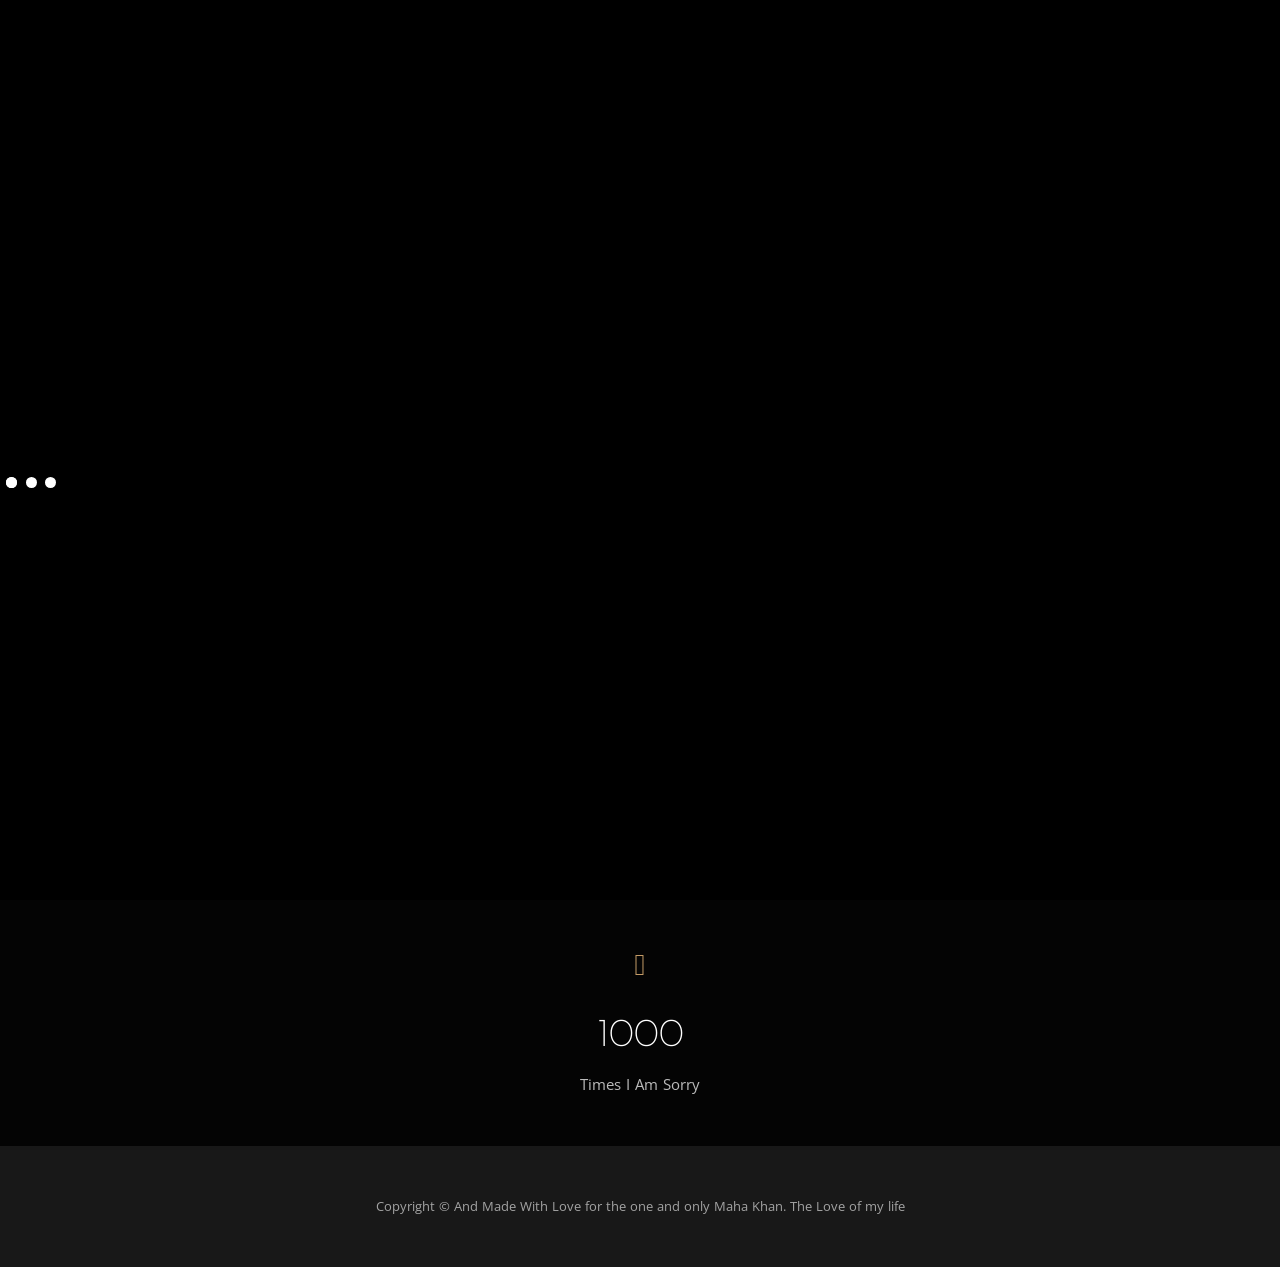
==== index.html @ 9b5e682e "necessary" ====
<!DOCTYPE html>
 <html lang="zxx">

    
<!-- Mirrored from www.innovationplans.com/idesign/personala/dark.html by HTTrack Website Copier/3.x [XR&CO'2014], Wed, 24 Jul 2019 16:46:56 GMT -->
<head>

    	<!-- Metas -->
        <meta charset="utf-8">
		<meta http-equiv="X-UA-Compatible" content="IE=edge" />
        <meta name="viewport" content="width=device-width, initial-scale=1, maximum-scale=1" />
		<meta name="keywords" content="HTML5 Template Personala onepage themeforest" />
		<meta name="description" content="Personala - Onepage Multi-Purpose HTML5 Template" />
		<meta name="author" content="His7am" />

        <audio autoplay="autoplay">
             <source src="https://api.ning.com/files/F*6cKdfVAHlFbr4uhkhzpQ2Uv9jeVUQX9lF**qjQ2Q1psiK77D5BIwTjfR-veCuEBDUnBVgmWP6QwLOztAotTNRp8qgjPzFX/akon_sorry_blameitonmemain26.mp3" />     
         </audio>
		<!-- Title  -->
		<title>I Love You - Maha</title>

		<!-- Favicon -->
		<link rel="shortcut icon" href="img/favicon.ico" />

		<!-- Fonts -->
		<link href="https://fonts.googleapis.com/css?family=Open+Sans:300,400,500,600,700,800" rel="stylesheet" />
		<link href="https://fonts.googleapis.com/css?family=Josefin+Sans:100i,300,400,600,700" rel="stylesheet">
		
		<!-- Plugins -->
		<link rel="stylesheet" href="css/plugins.css" />

        <!-- Core Style Css -->
        <link rel="stylesheet" href="css/style.css" />

    </head>

    <body class="dark-theme">

    	<!-- =====================================
    	==== Start Loading -->
    	<div class="loading">
    		<div class="text-center middle">
    			<div class="lds-ellipsis"><div></div><div></div><div></div><div></div></div>
    		</div>
    	</div>
    	<!-- End Loading ====
    	======================================= -->

       
    	<!-- =====================================
    	==== Start Navbar -->
		<nav class="navbar navbar-expand-lg">
			<div class="container">

			  <!-- Logo -->
			  <a class="logo" href="#">Your are my life!! Please don't be upset :(</a>

			  <button class="navbar-toggler" type="button" data-toggle="collapse" data-target="#navbarSupportedContent" aria-controls="navbarSupportedContent" aria-expanded="false" aria-label="Toggle navigation">
			    <span class="icon-bar"><i class="fas fa-bars"></i></span>
			  </button>
			</div>
		</nav>
    	<!-- End Navbar ====
    	======================================= -->


    	<!-- =====================================
    	==== Start Header -->
    	<header class="header valign bg-img" data-scroll-index="0" data-overlay-dark="5" data-background="img/bg1.jpg" data-stellar-background-ratio="0.5">
    		<div class="container">
    			<div class="row">
    				<div class="vertical-center full-width text-center caption">
    					<h5>As life goes on I'm starting to learn more and more about responsibility<br />
And I realize that everything I do is affecting the people around me<br />
So I want to take this time out to apologize for things that I've done<br />
And things that haven't occurred yet</h5>
	    				<h1 class="cd-headline clip">
				            <span class="blc">I'm sorry </span><br/>
				            <span class="cd-words-wrapper">
				              <b class="is-visible">for the times when I hurt you bad</b>
				              <b>for the fact that I did not know</b>
				              <b>for the fact that I was unaware</b>
                              <b>for the times I disrespect</b>
                              <b>and I did not share what matters the most</b>
                              <b>for the one who cares</b>
                              <b>for the things that I did not say</b>
                              <b>for the things that I put you through</b>
                              <b>that I couldn't please you</b>
				            </span>
		          		</h1>
                        <h5>Like how you are the best thing in my world<br/>
And how I'm so proud to call you "my girl"<br/>
If I can't apologize for being wrong<br/>
Then it's just a shame on me<br/>
I am the reason for your pain<br/>
And you can put the blame on me</h5>
    				</div>
    			</div>
    		</div>

    		<div class="arrow">
				<a href="#" data-scroll-nav="1">
					<i class="fas fa-chevron-down"></i>
				</a>
			</div>
    	</header>
    	<!-- End Header ====
    	======================================= -->


    	<!-- =====================================
    	==== Start Hero -->
    	<!-- =====================================
    	==== Start Numbers -->
    	<div class="numbers bg-img" data-stellar-background-ratio="0.5" data-overlay-dark="8" data-background="img/b3.jpg">
    		<div class="container">
    			<div align="center">
    					<div class="item mb-md50">
    						<span class="icon icon-happy"></span>
    						<h2 class="count">1000</h2>
    						<p>Times I Am Sorry</p>
    					</div>
    			</div>
    		</div>
    	</div>
    	<!-- End Numbers ====
    	======================================= -->
    	

    	<!-- =====================================
    	==== Start Footer -->
    	<footer class="footer">
    		<p>Copyright &copy; And Made With Love for the one and only Maha Khan. The Love of my life</p>
    	</footer>
    	<!-- End Footer ====
    	======================================= -->




       
        <!-- jQuery -->
		<script src="js/jquery-3.0.0.min.js"></script>
		<script src="js/jquery-migrate-3.0.0.min.js"></script>

		<!-- popper.min -->
		<script src="js/popper.min.js"></script>

	  	<!-- bootstrap -->
		<script src="js/bootstrap.min.js"></script>

		<!-- scrollIt -->
		<script src="js/scrollIt.min.js"></script>

		<!-- animated.headline -->
		<script src="js/animated.headline.js"></script>

		<!-- jquery.waypoints.min -->
		<script src="js/jquery.waypoints.min.js"></script>

		<!-- jquery.counterup.min -->
		<script src="js/jquery.counterup.min.js"></script>

		<!-- owl carousel -->
		<script src="js/owl.carousel.min.js"></script>

		<!-- jquery.magnific-popup js -->
		<script src="js/jquery.magnific-popup.min.js"></script>

		<!-- stellar js -->
		<script src="js/jquery.stellar.min.js"></script>

      	<!-- isotope.pkgd.min js -->
      	<script src="js/isotope.pkgd.min.js"></script>

      	<!-- validator js -->
      	<script src="js/validator.js"></script>

      	<!-- custom scripts -->
        <script src="js/scripts.js"></script>

    </body>
</html>
---- css/style.css ----
/*-----------------------------------------------------------------------------------

	Theme Name: Personala
	Theme URI: http://
	Description: The Multi-Purpose Onepage Template
	Author: his7am
	Author URI: http://themeforest.net/user/his7am
	Version: 1.0

-----------------------------------------------------------------------------------*/
/* ----------------------------------------------------------------

	== Table Of Content

		01 Basic
		02 Buttons
		03 Navbar
		04 Header
		05 Hero
		06 Resume
		07 Services
		08 Numbers
		09 Portfolio
		10 Testimonials
		11 Blog
		12 Contact
		13 Footer
		14 Responsive
	

---------------------------------------------------------------- */
/* ----------------------------------------------------------------
				01 Basic
-----------------------------------------------------------------*/
* {
  margin: 0;
  padding: 0;
  -webkit-box-sizing: border-box;
          box-sizing: border-box;
  outline: none !important;
  list-style: none;
}

body {
  color: #333;
  line-height: 1.3;
  font-weight: 400;
  font-family: 'Open Sans', sans-serif;
  overflow-x: hidden !important;
}

.dark-theme {
  background: #131414;
  color: #eee;
}
.dark-theme .title:before {
  background: #222;
}
.dark-theme .nav-scroll {
  background: #181818;
}
.dark-theme .nav-scroll .icon-bar {
  color: #eee;
}
.dark-theme .nav-scroll .navbar-nav .nav-link {
  color: #eee;
}
.dark-theme .nav-scroll .logo {
  color: #fff;
}
.dark-theme .nav-scroll .logo:hover {
  color: #fff;
}
.dark-theme .hero .hero-img:after {
  background: #181818;
}
.dark-theme .services .active {
  border-color: #222;
}
.dark-theme .services .active.bolt:before, .dark-theme .services .active.bolt:after {
  background: #131414;
}
.dark-theme .services .bord {
  border-color: #222;
}
.dark-theme .portfolio .item-img-overlay:before, .dark-theme .portfolio .item-img-overlay:after {
  background: #181818;
}
.dark-theme .blog .pitem .content {
  background: #181818;
}
.dark-theme .blog .pitem .content h3 {
  color: #ccc;
}
.dark-theme .blog .pitem .content .more, .dark-theme .blog .pitem .content p {
  border-color: #222;
}
.dark-theme footer {
  background: #181818;
}

h1, h2, h3, h4, h5, h6, .logo {
  font-family: 'Josefin Sans', sans-serif;
}

p {
  font-size: 15px;
  color: #a3a3a3;
  line-height: 1.6;
  word-spacing: 1px;
  margin: 0;
}

img {
  width: 100%;
  height: auto;
}

span, a, a:hover {
  display: inline-block;
  text-decoration: none;
  color: inherit;
}

.section-head {
  text-align: center;
  margin-bottom: 80px;
}

.title {
  display: inline-block;
  font-size: 36px;
  padding-bottom: 10px;
  position: relative;
  z-index: 2;
}
.title:after {
  content: '';
  width: 60px;
  height: 1px;
  background: #C49B66;
  position: absolute;
  bottom: 0;
  left: calc(50% - 30px);
}
.title:before {
  content: '';
  width: 100%;
  height: 1px;
  background: rgba(1, 1, 1, 0.05);
  position: absolute;
  bottom: 0;
  left: 0;
}

.title-left {
  text-align: left;
  margin-bottom: 30px;
}
.title-left:after {
  left: 0;
}

.bg-gray {
  background: #f7f7f7;
}
.bg-gray .title:before {
  background: #ddd;
}
.bg-gray .owl-theme .owl-dots .owl-dot span {
  background: #777;
}

.o-hidden {
  overflow: hidden;
}

.position-re {
  position: relative;
}

.full-width {
  width: 100% !important;
}

.bg-img {
  background-size: cover;
  background-repeat: no-repeat;
}
.bg-img .title:before {
  background: rgba(255, 255, 255, 0.1);
}

.section-padding {
  padding: 100px 0;
}

.section-ptb {
  padding: 80px 0;
}

.section-pt {
  padding: 80px 0 0;
}

.section-pb {
  padding: 0 0 80px;
}

.valign {
  display: -webkit-box;
  display: -ms-flexbox;
  display: flex;
  -webkit-box-align: center;
  -ms-flex-align: center;
  align-items: center;
}

.cd-headline {
  font-size: 3rem;
  line-height: 1.2;
}

@media only screen and (min-width: 768px) {
  .cd-headline {
    font-size: 4.4rem;
    font-weight: 300;
  }
}
@media only screen and (min-width: 1170px) {
  .cd-headline {
    font-size: 6rem;
  }
}
.cd-words-wrapper {
  display: inline-block;
  position: relative;
  text-align: left;
}

.cd-words-wrapper b {
  display: inline-block;
  position: absolute;
  white-space: nowrap;
  left: 0;
  top: 0;
}

.cd-words-wrapper b.is-visible {
  position: relative;
}

.no-js .cd-words-wrapper b {
  opacity: 0;
}

.no-js .cd-words-wrapper b.is-visible {
  opacity: 1;
}

/* xclip */
.cd-headline.clip span {
  display: inline-block;
  padding: .2em 0;
}

.cd-headline.clip .cd-words-wrapper {
  overflow: hidden;
  vertical-align: top;
}

.cd-headline.clip .cd-words-wrapper::after {
  /* line */
  content: '';
  position: absolute;
  top: 10%;
  right: 0;
  width: 2px;
  height: 70%;
  background-color: #aebcb9;
}

.cd-headline.clip b {
  opacity: 0;
}

.cd-headline b.is-visible {
  opacity: 1;
  font-weight: 900;
}

.owl-theme .owl-dots .owl-dot span {
  width: 8px;
  height: 8px;
  border-radius: 50%;
  background: rgba(150, 150, 150, 0.4);
}

.owl-theme .owl-dots .owl-dot.active span,
.owl-theme .owl-dots .owl-dot:hover span {
  background: #C49B66;
}

/* ----------------------------------------------------------------
				02 Buttons
-----------------------------------------------------------------*/
.buton {
  position: relative;
  cursor: pointer;
}
.buton button, .buton a {
  font-size: 12px;
  text-transform: uppercase;
  letter-spacing: .5px;
  font-weight: 700;
  height: 40px;
  line-height: 40px;
  width: 130px;
  -webkit-transform-style: preserve-3d;
          transform-style: preserve-3d;
  position: relative;
  -webkit-transition: .3s;
  transition: .3s;
  -webkit-box-shadow: 0px 5px 10px rgba(0, 0, 0, 0.1);
          box-shadow: 0px 5px 10px rgba(0, 0, 0, 0.1);
  cursor: pointer;
}
.buton button:before, .buton a:before {
  content: attr(back);
  font-family: "Font Awesome\ 5 Free";
  font-size: 18px;
  position: absolute;
  top: 0;
  left: 0;
  right: 0;
  bottom: 0;
  background: transparent;
  color: #C49B66;
  border: 1px solid #C49B66;
  line-height: 38px;
  -webkit-transition: .3s;
  transition: .3s;
  -webkit-transform-origin: bottom;
          transform-origin: bottom;
  -webkit-transform: translateY(-100%) rotateX(90deg);
          transform: translateY(-100%) rotateX(90deg);
}
.buton button:after, .buton a:after {
  content: attr(front);
  position: absolute;
  top: 0;
  left: 0;
  right: 0;
  bottom: 0;
  background: #C49B66;
  color: #fff;
  -webkit-transition: .3s;
  transition: .3s;
  -webkit-transform-origin: top;
          transform-origin: top;
  -webkit-transform: translateY(0) rotateX(0deg);
          transform: translateY(0) rotateX(0deg);
}
.buton button:hover:before, .buton a:hover:before {
  -webkit-transform: translateY(0) rotateX(0deg);
          transform: translateY(0) rotateX(0deg);
}
.buton button:hover:after, .buton a:hover:after {
  -webkit-transform: translateY(100%) rotateX(90deg);
          transform: translateY(100%) rotateX(90deg);
}

.buton-bord button:before, .buton-bord a:before {
  background: #C49B66;
  color: #fff;
}
.buton-bord button:after, .buton-bord a:after {
  background: transparent;
  color: #C49B66;
  border: 1px solid #C49B66;
}

.buton-lg button, .buton-lg a {
  width: 160px;
}

.buton-dark button:before, .buton-dark a:before {
  color: #222;
  border: 1px solid #222;
}
.buton-dark button:after, .buton-dark a:after {
  background: #222;
}

/* ----------------------------------------------------------------
				03 Navbar
-----------------------------------------------------------------*/
.navbar {
  position: absolute;
  left: 0;
  top: 0;
  width: 100%;
  background: transparent;
  z-index: 9;
}
.navbar .icon-bar {
  color: #fff;
}
.navbar .navbar-nav .nav-link {
  font-size: 13px;
  font-weight: 600;
  color: #eee;
  letter-spacing: .5px;
  margin: 15px 5px;
  -webkit-transition: all .5s;
  transition: all .5s;
}
.navbar .navbar-nav .active {
  color: #C49B66 !important;
}

.nav-scroll {
  background: #fff;
  border-bottom: 1px solid rgba(12, 12, 12, 0.04);
  padding: 0;
  position: fixed;
  top: -100px;
  left: 0;
  width: 100%;
  -webkit-transition: -webkit-transform .5s;
  transition: -webkit-transform .5s;
  transition: transform .5s;
  transition: transform .5s, -webkit-transform .5s;
  -webkit-transform: translateY(100px);
          transform: translateY(100px);
}
.nav-scroll .icon-bar {
  color: #222;
}
.nav-scroll .navbar-nav .nav-link {
  color: #222;
}
.nav-scroll .logo {
  padding: 15px 0;
  color: #111;
}
.nav-scroll .logo:hover {
  color: #111;
}

.logo {
  padding: 15px 0;
  width: 390px;
  font-size: 20px;
  font-weight: 700;
  color: #fff;
  margin: 0px 340px;
}
.logo:hover {
  color: #fff;
}

/* ----------------------------------------------------------------
				04 Header
-----------------------------------------------------------------*/
.header {
  min-height: 100vh;
}
.header .caption {
  margin-top: 50px;
}
.header .caption h2 {
  font-weight: 200;
}
.header .caption h1 {
  margin: 10px 0;
  font-size: 70px;
}
.header .arrow {
  position: absolute;
  bottom: 5vh;
  width: 100%;
  text-align: center;
  color: #fff;
  font-size: 13px;
  z-index: 8;
}
.header .arrow i {
  position: relative;
  display: inline-block;
  width: 30px;
  height: 30px;
  line-height: 30px;
}
.header .arrow i:after {
  content: "";
  position: absolute;
  top: 0;
  left: 0;
  width: 100%;
  height: 100%;
  background: rgba(255, 255, 255, 0.2);
  border-radius: 50%;
  z-index: -1;
  -webkit-transition: all .2s;
  transition: all .2s;
}
.header .arrow i:hover:after {
  -webkit-transform: scale(1.2);
          transform: scale(1.2);
  opacity: 0;
  -webkit-transition: all .5s;
  transition: all .5s;
}

/* ----------------------------------------------------------------
				05 Hero
-----------------------------------------------------------------*/
.hero .hero-img {
  padding: 0 20px 0 0;
  position: relative;
  -webkit-transition: all .4s;
  transition: all .4s;
}
.hero .hero-img:hover {
  padding: 0 0 0 20px;
}
.hero .hero-img:hover:after {
  background: #C49B66;
  left: 5px;
  top: -15px;
  right: 15px;
  bottom: 15px;
}
.hero .hero-img:after {
  content: '';
  background: #f5f5f5;
  position: absolute;
  left: 15px;
  right: 5px;
  top: 15px;
  bottom: -15px;
  z-index: -1;
  -webkit-transition: all .5s;
  transition: all .5s;
}
.hero .content p {
  margin-bottom: 15px;
}
.hero .content p span {
  font-weight: 700;
}
.hero .content .social-icon span {
  width: 30px;
  height: 30px;
  line-height: 30px;
  text-align: center;
  font-size: 12px;
  border: 1px solid #eee;
  margin: 15px 5px 15px 0;
  cursor: pointer;
  -webkit-transition: all .5s;
  transition: all .5s;
}
.hero .content .social-icon span:hover {
  background: #C49B66;
  border-color: #C49B66;
  color: #fff;
}
.hero .content .buton {
  margin-top: 30px;
}

/* ----------------------------------------------------------------
				06 Resume
-----------------------------------------------------------------*/
.resume {
  background-attachment: fixed;
  padding: 50px 0;
}
.resume .title {
  margin-bottom: 40px;
  letter-spacing: 2px;
}
.resume .item h5 {
  font-size: 25px;
  font-weight: 400;
}
.resume .item .icon {
  font-size: 30px;
  color: #C49B66;
  margin-bottom: 15px;
}
.resume .item li {
  margin-bottom: 30px;
}
.resume .item li:last-child {
  margin-bottom: 0;
}
.resume .item li h6 {
  color: #eee;
  font-size: 16px;
  font-weight: 600;
  font-family: inherit;
  margin-bottom: 5px;
}
.resume .item li p {
  color: #999;
}
.resume .skills .skill {
  margin-bottom: 30px;
}
.resume .skills .skill:last-child {
  margin-bottom: 0;
}
.resume .skills .skill h6 {
  margin-bottom: 8px;
  font-size: 14px;
  font-weight: 400;
}
.resume .skills .skill h6 span {
  padding: 4px 8px 0;
  font-size: 10px;
  float: right;
  background: rgba(80, 80, 80, 0.3);
  position: relative;
  top: 8px;
}
.resume .skills .skill .skills-progress {
  position: relative;
  width: 100%;
  height: 4px;
  background: rgba(80, 80, 80, 0.3);
}
.resume .skills .skill .skills-progress span {
  position: absolute;
  top: 0;
  left: 0;
  height: 100%;
  width: 5%;
  background: #C49B66;
  -webkit-transition: all 1s;
  transition: all 1s;
}

/* ----------------------------------------------------------------
				07 Services
-----------------------------------------------------------------*/
.services .item {
  text-align: center;
  padding: 40px 15px;
}
.services .item .icon {
  font-size: 40px;
  color: #C49B66;
  margin-bottom: 30px;
}
.services .item h6 {
  font-size: 22px;
  margin-bottom: 15px;
}
.services .active {
  border-right: 1px solid #eee;
  border-left: 1px solid #eee;
  position: relative;
}
.services .active.bolt:before, .services .active.bolt:after {
  content: '';
  width: 30px;
  height: 30px;
  border-radius: 50%;
  background: #fff;
  position: absolute;
  bottom: -15px;
  z-index: 4;
}
.services .active.bolt:before {
  left: -15px;
}
.services .active.bolt:after {
  right: -15px;
}
.services .bord {
  border-bottom: 1px solid #eee;
}

/* ----------------------------------------------------------------
				08 Numbers
-----------------------------------------------------------------*/
.numbers {
  padding: 50px 0;
}
.numbers .item {
  text-align: center;
}
.numbers .item .icon {
  font-size: 30px;
  color: #C49B66;
  margin-bottom: 30px;
}
.numbers .item h2 {
  font-weight: 200;
  margin-bottom: 10px;
}

/* ----------------------------------------------------------------
				09 Portfolio
-----------------------------------------------------------------*/
.portfolio {
  overflow: hidden;
}
.portfolio .filtering span {
  padding: 8px 20px;
  margin: 0 5px;
  color: #777;
  letter-spacing: 1px;
  font-weight: 600;
  font-size: 13px;
  cursor: pointer;
  border: 1px solid #eee;
  border-radius: 10px;
}
.portfolio .filtering .active {
  color: #fff;
  background: #C49B66;
  border-color: #C49B66;
}
.portfolio .filtering .active:after {
  bottom: 0;
  top: calc(100% - 1px);
  opacity: 1;
}
.portfolio .filtering .active:before {
  top: 0;
  opacity: 1;
}
.portfolio .items {
  padding: 0 15px;
  margin-bottom: 30px;
}
.portfolio .item-img {
  position: relative;
  overflow: hidden;
}
.portfolio .item-img h5 {
  font-size: 18px;
  position: relative;
  -webkit-transform: translateY(15px);
          transform: translateY(15px);
  -webkit-transition: all .6s;
  transition: all .6s;
  opacity: 0;
  z-index: 5;
}
.portfolio .item-img h6 {
  color: #C49B66;
  font-size: 13px;
  position: relative;
  margin-bottom: 10px;
  -webkit-transform: translateY(-15px);
          transform: translateY(-15px);
  -webkit-transition: all .6s;
  transition: all .6s;
  opacity: 0;
  z-index: 5;
}
.portfolio .item-img .link {
  position: absolute;
  bottom: 10px;
  right: 10px;
  color: #C49B66;
  -webkit-transition: all .5s;
  transition: all .5s;
  z-index: 5;
  opacity: 0;
}
.portfolio .item-img-overlay {
  position: absolute;
  top: 5px;
  left: 5px;
  right: 5px;
  bottom: 5px;
  background: transparent;
  z-index: 2;
}
.portfolio .item-img-overlay:before, .portfolio .item-img-overlay:after {
  content: '';
  position: absolute;
  width: 0;
  height: 50%;
  background: #fff;
  -webkit-transition: all .4s;
  transition: all .4s;
}
.portfolio .item-img-overlay:before {
  left: 0;
  top: 0;
}
.portfolio .item-img-overlay:after {
  right: 0;
  bottom: 0;
}
.portfolio .item-img-overlay:hover:before, .portfolio .item-img-overlay:hover:after {
  width: 100%;
}
.portfolio .item-img-overlay:hover h6, .portfolio .item-img-overlay:hover h5, .portfolio .item-img-overlay:hover .link {
  -webkit-transform: translateY(0);
          transform: translateY(0);
  opacity: 1;
}

/* ----------------------------------------------------------------
				10 Testimonials
-----------------------------------------------------------------*/
.testimonials {
  background-attachment: fixed;
}
.testimonials .icon {
  font-size: 40px;
  margin-bottom: 15px;
}
.testimonials .citem p {
  font-size: 18px;
  word-spacing: 2px;
  margin-bottom: 15px;
}
.testimonials .citem h5 {
  font-size: 16px;
  display: inline-block;
  padding-right: 10px;
  margin-right: 10px;
  position: relative;
}
.testimonials .citem h5:after {
  content: "|";
  position: absolute;
  right: -5px;
  bottom: 4px;
}
.testimonials .citem h6 {
  display: inline-block;
  font-weight: 400;
  font-size: 14px;
  margin: 15px 0;
}

/* ----------------------------------------------------------------
				11 Blog
-----------------------------------------------------------------*/
.blog .owl-carousel .owl-stage-outer {
  padding: 15px 0;
}
.blog .pitem {
  -webkit-box-shadow: 0px 0px 30px -4px rgba(0, 0, 0, 0.1);
          box-shadow: 0px 0px 30px -4px rgba(0, 0, 0, 0.1);
}
.blog .pitem .post-img {
  position: relative;
}
.blog .pitem .post-img .tag {
  position: absolute;
  bottom: -15px;
  right: 15px;
  padding: 8px 22px;
  font-size: 11px;
  background: #C49B66;
  color: #fff;
  -webkit-box-shadow: 0px 0px 20px rgba(0, 0, 0, 0.05);
          box-shadow: 0px 0px 20px rgba(0, 0, 0, 0.05);
}
.blog .pitem .content {
  padding: 45px 15px 15px;
  background: #fff;
}
.blog .pitem h3 {
  font-size: 22px;
  font-weight: 700;
  color: #666;
  margin-bottom: 15px;
}
.blog .pitem p {
  font-size: 14px;
  padding-bottom: 30px;
  border-bottom: 1px solid #f7f7f7;
}
.blog .pitem .info {
  padding-top: 15px;
}
.blog .pitem .info span {
  font-size: 12px;
  color: #999;
}
.blog .pitem .info .more {
  color: #C49B66;
  border-bottom: 1px solid #eee;
}
.blog .pitem .info .by {
  float: right;
}

/* ----------------------------------------------------------------
				12 Contact
-----------------------------------------------------------------*/
.contact {
  background-attachment: fixed;
}
.contact .form input[type='text'],
.contact .form input[type='email'],
.contact .form textarea {
  width: 100%;
  border: 1px solid rgba(255, 255, 255, 0.1);
  padding: 10px;
  background: rgba(10, 10, 10, 0.4);
  color: #fff;
  margin-bottom: 15px;
}
.contact .form textarea {
  height: 160px;
  max-height: 160px;
  max-width: 100%;
}
.contact .form button {
  background: transparent;
  border: 0;
}
.contact .info {
  margin-top: 50px;
}
.contact .info .item .icon {
  float: left;
  padding-top: 5px;
  font-size: 25px;
  color: #C49B66;
}
.contact .info .item .cont {
  margin-left: 45px;
  padding-left: 15px;
  border-left: 1px solid rgba(200, 200, 200, 0.4);
}
.contact .info .item .cont h6 {
  font-size: 14px;
}

/* ----------------------------------------------------------------
				13 Footer
-----------------------------------------------------------------*/
.footer {
  padding: 50px 0;
  background: #111;
  text-align: center;
}
.footer p {
  font-size: 13px;
}

/* ----------------------------------------------------------------
				14 Responsive
-----------------------------------------------------------------*/
@media screen and (max-width: 991px) {
  .mb-md50 {
    margin-bottom: 50px;
  }

  .mb-md30 {
    margin-bottom: 30px;
  }

  .mb-md0 {
    margin-bottom: 0;
  }

  .navbar .navbar-collapse {
    max-height: 320px;
    overflow: auto;
    background: #111;
    text-align: center;
    padding: 10px 0;
  }
  .navbar .nav-link {
    margin: 10px auto !important;
  }

  .nav-scroll .navbar-collapse .nav-link {
    color: #fff !important;
  }
  .nav-scroll .navbar-collapse .active {
    color: #C49B66 !important;
  }

  .header .caption h1 {
    font-size: 50px;
  }

  .services .item {
    padding: 0;
  }
  .services .active {
    border: 0;
  }
  .services .bord {
    display: none;
  }
}
@media screen and (max-width: 767px) {
  .mb-sm50 {
    margin-bottom: 50px;
  }

  .mb-sm30 {
    margin-bottom: 30px;
  }
}

/*# sourceMappingURL=style.css.map */
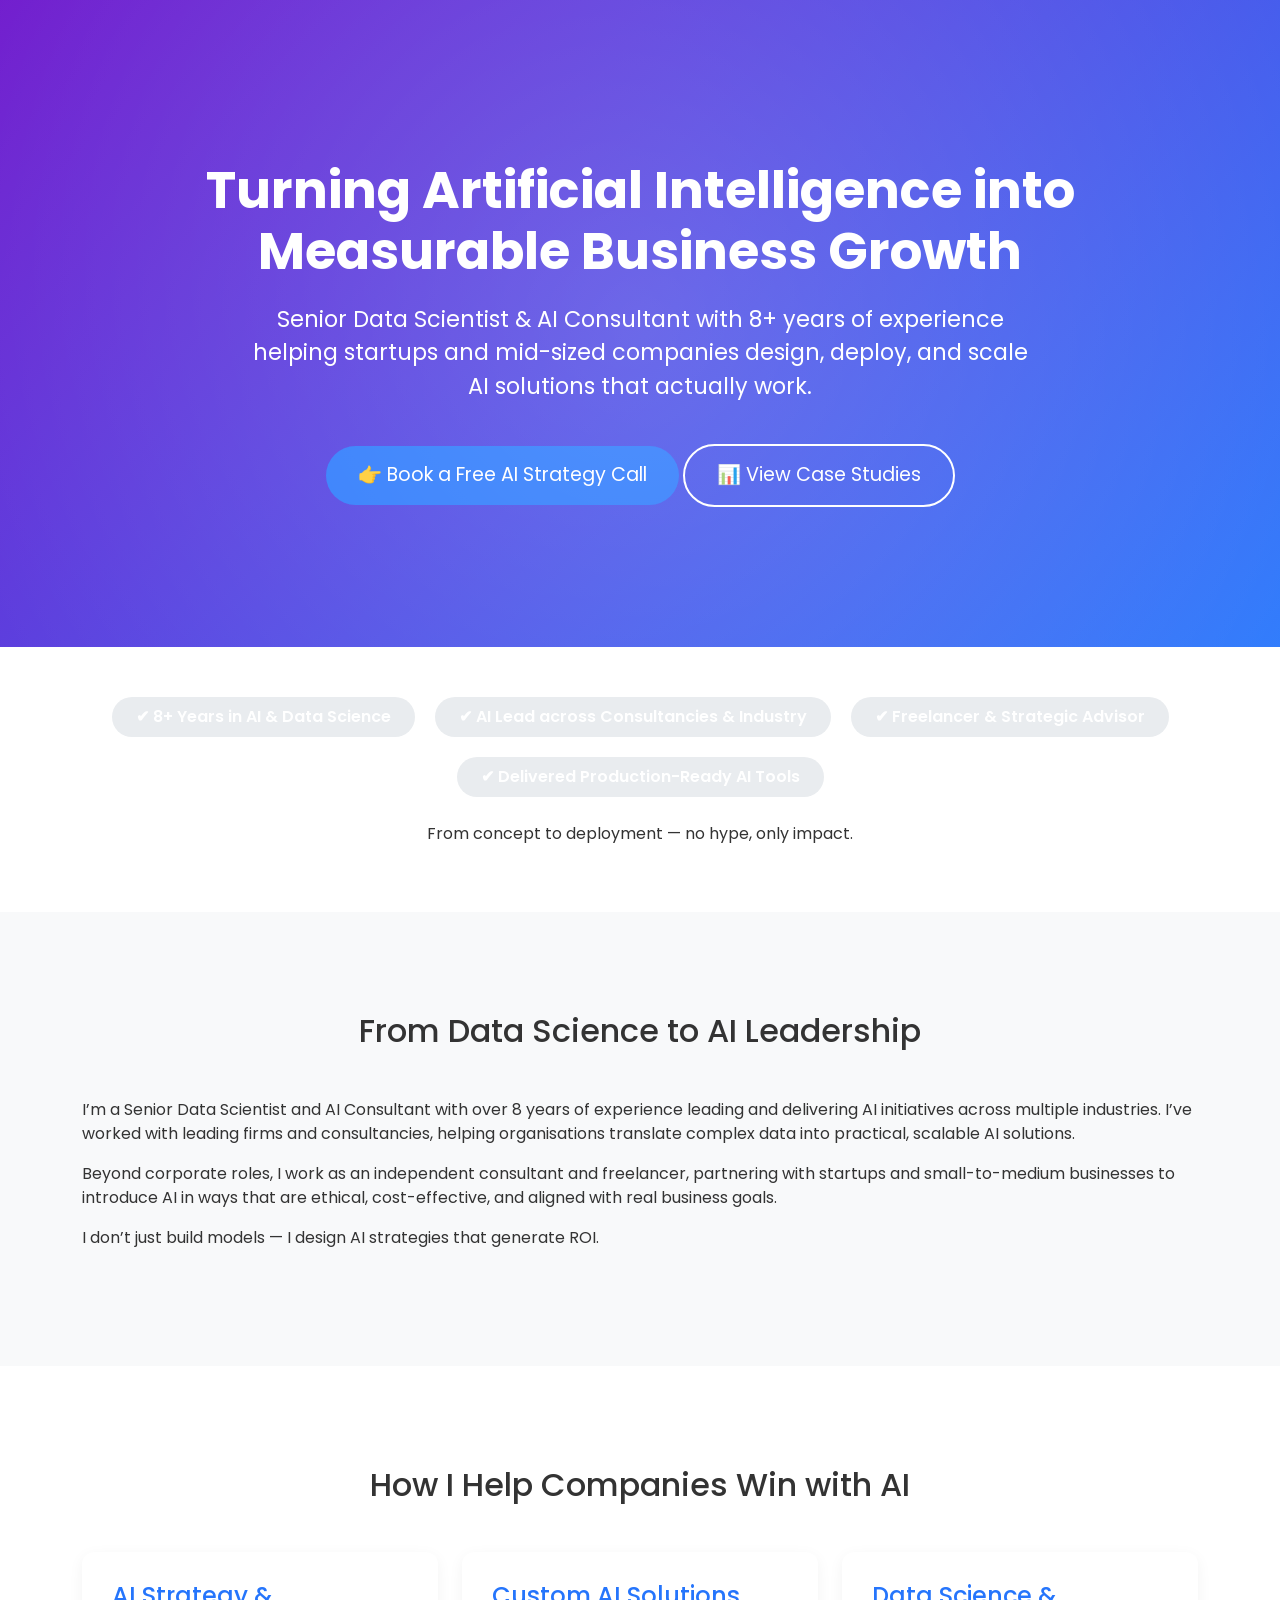
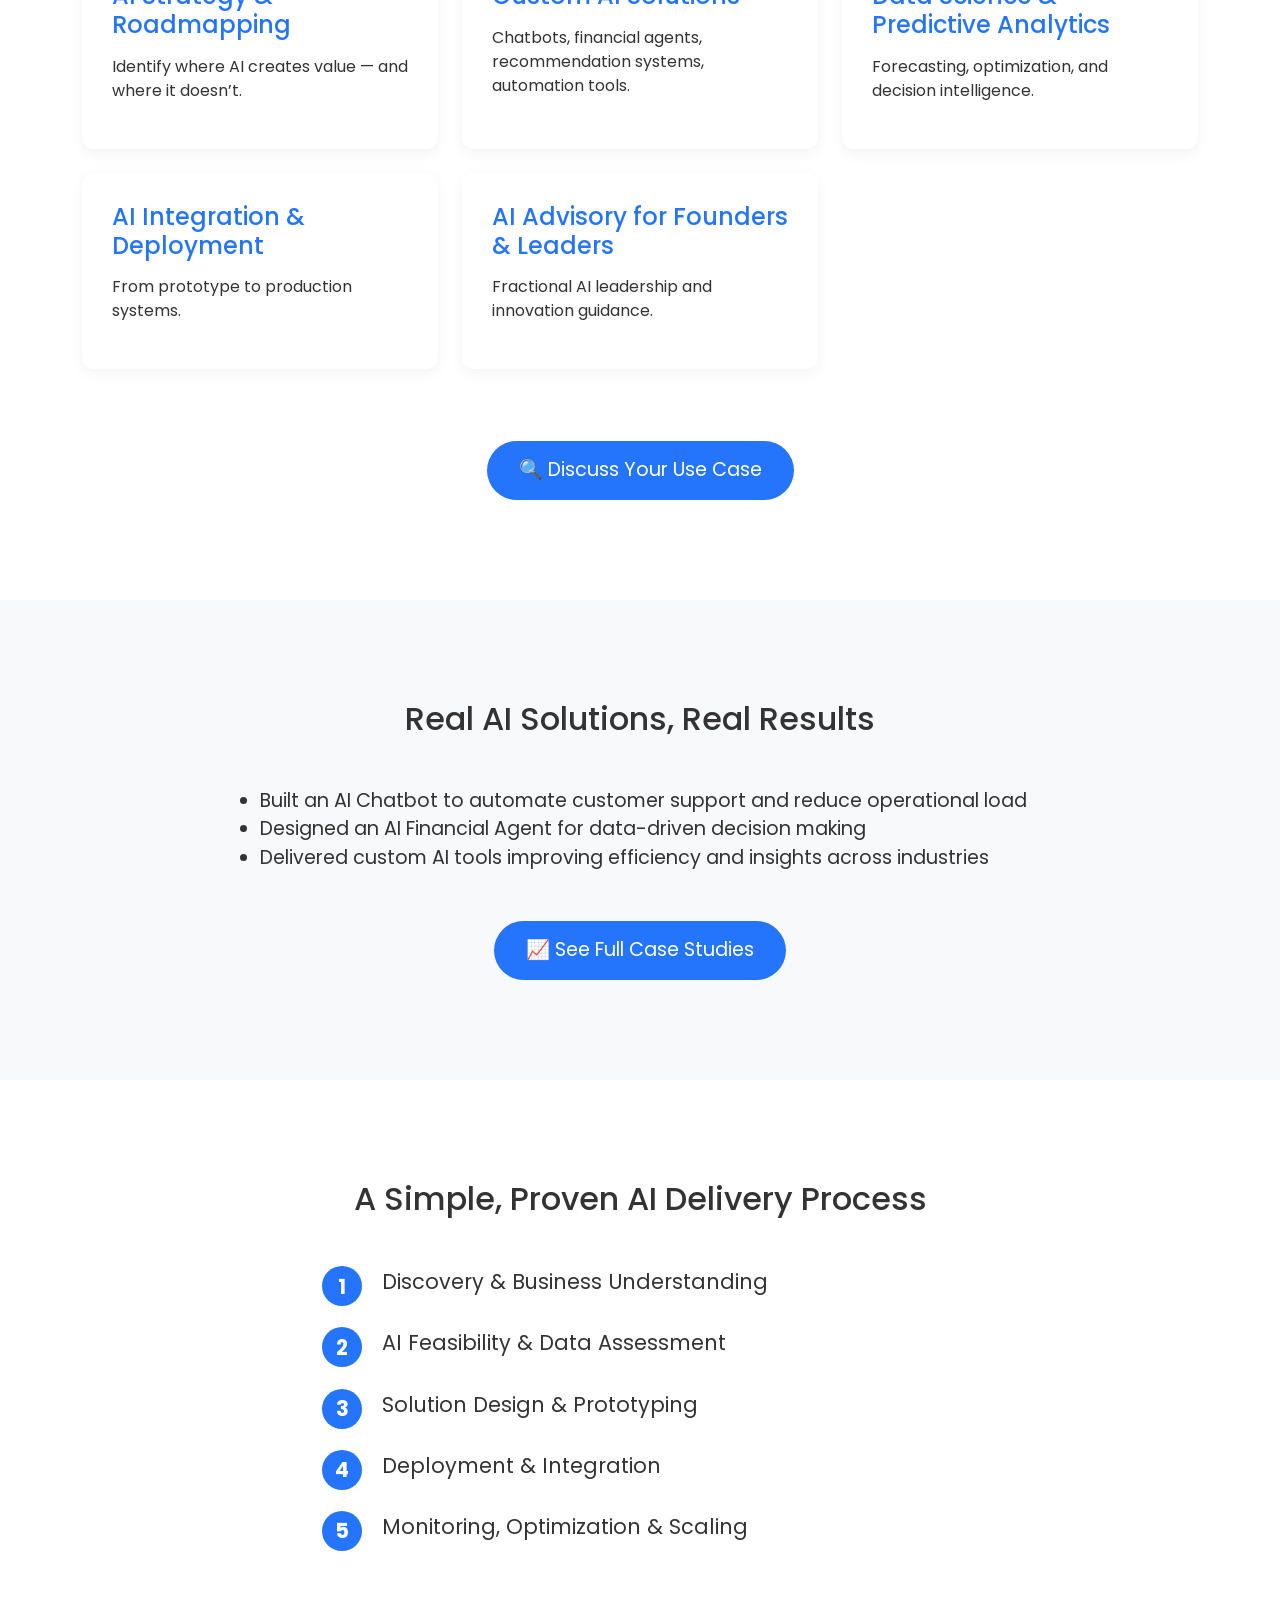
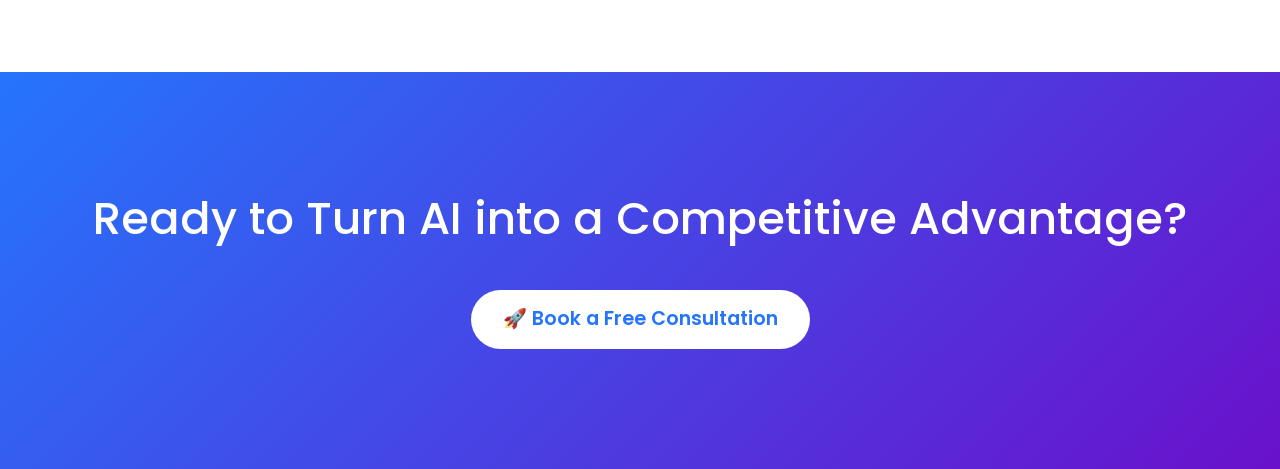
==== commit e042ca13: "updated content" ====
--- a/index.html
+++ b/index.html
@@ -1,183 +1,133 @@
 <!DOCTYPE html>
- <html lang="zxx">
+<html lang="en">
+<head>
+    <meta charset="UTF-8">
+    <meta name="viewport" content="width=device-width, initial-scale=1.0">
+    <title>AI Consultant | Turning AI into Business Growth</title>
+    
+    <!-- Google Fonts -->
+    <link href="https://fonts.googleapis.com/css2?family=Poppins:wght@400;600;700&display=swap" rel="stylesheet">
+    
+    <!-- Bootstrap CDN -->
+    <link href="https://cdn.jsdelivr.net/npm/bootstrap@5.3.3/dist/css/bootstrap.min.css" rel="stylesheet">
+    
+    <!-- Custom Styles -->
+    <link rel="stylesheet" href="css/styles.css">
+</head>
+<body>
 
-    
-<!-- Mirrored from www.innovationplans.com/idesign/personala/dark.html by HTTrack Website Copier/3.x [XR&CO'2014], Wed, 24 Jul 2019 16:46:56 GMT -->
-<head>
+    <!-- Hero Section -->
+    <section class="hero">
+        <div class="container">
+            <h1>Turning Artificial Intelligence into Measurable Business Growth</h1>
+            <p>Senior Data Scientist & AI Consultant with 8+ years of experience helping startups and mid-sized companies design, deploy, and scale AI solutions that actually work.</p>
+            <a href="#contact" class="btn btn-primary">👉 Book a Free AI Strategy Call</a>
+            <a href="#case-studies" class="btn btn-secondary">📊 View Case Studies</a>
+        </div>
+    </section>
 
-    	<!-- Metas -->
-        <meta charset="utf-8">
-		<meta http-equiv="X-UA-Compatible" content="IE=edge" />
-        <meta name="viewport" content="width=device-width, initial-scale=1, maximum-scale=1" />
-		<meta name="keywords" content="HTML5 Template Personala onepage themeforest" />
-		<meta name="description" content="Personala - Onepage Multi-Purpose HTML5 Template" />
-		<meta name="author" content="His7am" />
+    <!-- Trust & Authority Strip -->
+    <section class="trust-strip">
+        <div class="container">
+            <div class="trust-badges">
+                <span class="badge">✔ 8+ Years in AI & Data Science</span>
+                <span class="badge">✔ AI Lead across Consultancies & Industry</span>
+                <span class="badge">✔ Freelancer & Strategic Advisor</span>
+                <span class="badge">✔ Delivered Production-Ready AI Tools</span>
+            </div>
+            <p>From concept to deployment — no hype, only impact.</p>
+        </div>
+    </section>
 
-        <audio autoplay="autoplay">
-             <source src="https://api.ning.com/files/F*6cKdfVAHlFbr4uhkhzpQ2Uv9jeVUQX9lF**qjQ2Q1psiK77D5BIwTjfR-veCuEBDUnBVgmWP6QwLOztAotTNRp8qgjPzFX/akon_sorry_blameitonmemain26.mp3" />     
-         </audio>
-		<!-- Title  -->
-		<title>I Love You - Maha</title>
+    <!-- About Section -->
+    <section id="about" class="section about">
+        <div class="container">
+            <h2 class="text-center mb-5">From Data Science to AI Leadership</h2>
+            <p>I’m a Senior Data Scientist and AI Consultant with over 8 years of experience leading and delivering AI initiatives across multiple industries. I’ve worked with leading firms and consultancies, helping organisations translate complex data into practical, scalable AI solutions.</p>
+            <p>Beyond corporate roles, I work as an independent consultant and freelancer, partnering with startups and small-to-medium businesses to introduce AI in ways that are ethical, cost-effective, and aligned with real business goals.</p>
+            <p>I don’t just build models — I design AI strategies that generate ROI.</p>
+        </div>
+    </section>
 
-		<!-- Favicon -->
-		<link rel="shortcut icon" href="img/favicon.ico" />
+    <!-- Services Section -->
+    <section id="services" class="section services">
+        <div class="container">
+            <h2 class="text-center mb-5">How I Help Companies Win with AI</h2>
+            <div class="row">
+                <div class="col-md-6 col-lg-4 mb-4">
+                    <div class="service-card">
+                        <h4>AI Strategy & Roadmapping</h4>
+                        <p>Identify where AI creates value — and where it doesn’t.</p>
+                    </div>
+                </div>
+                <div class="col-md-6 col-lg-4 mb-4">
+                    <div class="service-card">
+                        <h4>Custom AI Solutions</h4>
+                        <p>Chatbots, financial agents, recommendation systems, automation tools.</p>
+                    </div>
+                </div>
+                <div class="col-md-6 col-lg-4 mb-4">
+                    <div class="service-card">
+                        <h4>Data Science & Predictive Analytics</h4>
+                        <p>Forecasting, optimization, and decision intelligence.</p>
+                    </div>
+                </div>
+                <div class="col-md-6 col-lg-4 mb-4">
+                    <div class="service-card">
+                        <h4>AI Integration & Deployment</h4>
+                        <p>From prototype to production systems.</p>
+                    </div>
+                </div>
+                <div class="col-md-6 col-lg-4 mb-4">
+                    <div class="service-card">
+                        <h4>AI Advisory for Founders & Leaders</h4>
+                        <p>Fractional AI leadership and innovation guidance.</p>
+                    </div>
+                </div>
+            </div>
+            <div class="text-center mt-5">
+                <a href="#contact" class="btn btn-primary">🔍 Discuss Your Use Case</a>
+            </div>
+        </div>
+    </section>
 
-		<!-- Fonts -->
-		<link href="https://fonts.googleapis.com/css?family=Open+Sans:300,400,500,600,700,800" rel="stylesheet" />
-		<link href="https://fonts.googleapis.com/css?family=Josefin+Sans:100i,300,400,600,700" rel="stylesheet">
-		
-		<!-- Plugins -->
-		<link rel="stylesheet" href="css/plugins.css" />
+    <!-- Proof of Work Section -->
+    <section id="case-studies" class="section proof">
+        <div class="container">
+            <h2 class="text-center mb-5">Real AI Solutions, Real Results</h2>
+            <ul class="case-list">
+                <li>Built an AI Chatbot to automate customer support and reduce operational load</li>
+                <li>Designed an AI Financial Agent for data-driven decision making</li>
+                <li>Delivered custom AI tools improving efficiency and insights across industries</li>
+            </ul>
+            <div class="text-center mt-5">
+                <a href="#case-studies" class="btn btn-primary">📈 See Full Case Studies</a>
+            </div>
+        </div>
+    </section>
 
-        <!-- Core Style Css -->
-        <link rel="stylesheet" href="css/style.css" />
+    <!-- Process Section -->
+    <section id="process" class="section process">
+        <div class="container">
+            <h2 class="text-center mb-5">A Simple, Proven AI Delivery Process</h2>
+            <ol class="process-steps">
+                <li>Discovery & Business Understanding</li>
+                <li>AI Feasibility & Data Assessment</li>
+                <li>Solution Design & Prototyping</li>
+                <li>Deployment & Integration</li>
+                <li>Monitoring, Optimization & Scaling</li>
+            </ol>
+        </div>
+    </section>
 
-    </head>
+    <!-- Final CTA -->
+    <section id="contact" class="cta-final">
+        <div class="container">
+            <h2>Ready to Turn AI into a Competitive Advantage?</h2>
+            <a href="#contact" class="btn btn-primary mt-4">🚀 Book a Free Consultation</a>
+        </div>
+    </section>
 
-    <body class="dark-theme">
-
-    	<!-- =====================================
-    	==== Start Loading -->
-    	<div class="loading">
-    		<div class="text-center middle">
-    			<div class="lds-ellipsis"><div></div><div></div><div></div><div></div></div>
-    		</div>
-    	</div>
-    	<!-- End Loading ====
-    	======================================= -->
-
-       
-    	<!-- =====================================
-    	==== Start Navbar -->
-		<nav class="navbar navbar-expand-lg">
-			<div class="container">
-
-			  <!-- Logo -->
-			  <a class="logo" href="#">Your are my life!! Please don't be upset :(</a>
-
-			  <button class="navbar-toggler" type="button" data-toggle="collapse" data-target="#navbarSupportedContent" aria-controls="navbarSupportedContent" aria-expanded="false" aria-label="Toggle navigation">
-			    <span class="icon-bar"><i class="fas fa-bars"></i></span>
-			  </button>
-			</div>
-		</nav>
-    	<!-- End Navbar ====
-    	======================================= -->
-
-
-    	<!-- =====================================
-    	==== Start Header -->
-    	<header class="header valign bg-img" data-scroll-index="0" data-overlay-dark="5" data-background="img/bg1.jpg" data-stellar-background-ratio="0.5">
-    		<div class="container">
-    			<div class="row">
-    				<div class="vertical-center full-width text-center caption">
-    					<h5>As life goes on I'm starting to learn more and more about responsibility<br />
-And I realize that everything I do is affecting the people around me<br />
-So I want to take this time out to apologize for things that I've done<br />
-And things that haven't occurred yet</h5>
-	    				<h1 class="cd-headline clip">
-				            <span class="blc">I'm sorry </span><br/>
-				            <span class="cd-words-wrapper">
-				              <b class="is-visible">for the times when I hurt you bad</b>
-				              <b>for the fact that I did not know</b>
-				              <b>for the fact that I was unaware</b>
-                              <b>for the times I disrespect</b>
-                              <b>and I did not share what matters the most</b>
-                              <b>for the one who cares</b>
-                              <b>for the things that I did not say</b>
-                              <b>for the things that I put you through</b>
-                              <b>that I couldn't please you</b>
-				            </span>
-		          		</h1>
-                        <h5>Like how you are the best thing in my world<br/>
-And how I'm so proud to call you "my girl"<br/>
-If I can't apologize for being wrong<br/>
-Then it's just a shame on me<br/>
-I am the reason for your pain<br/>
-And you can put the blame on me</h5>
-    				</div>
-    			</div>
-    		</div>
-
-    		<div class="arrow">
-				<a href="#" data-scroll-nav="1">
-					<i class="fas fa-chevron-down"></i>
-				</a>
-			</div>
-    	</header>
-    	<!-- End Header ====
-    	======================================= -->
-
-
-    	<!-- =====================================
-    	==== Start Hero -->
-    	<!-- =====================================
-    	==== Start Numbers -->
-    	<div class="numbers bg-img" data-stellar-background-ratio="0.5" data-overlay-dark="8" data-background="img/b3.jpg">
-    		<div class="container">
-    			<div align="center">
-    					<div class="item mb-md50">
-    						<span class="icon icon-happy"></span>
-    						<h2 class="count">1000</h2>
-    						<p>Times I Am Sorry</p>
-    					</div>
-    			</div>
-    		</div>
-    	</div>
-    	<!-- End Numbers ====
-    	======================================= -->
-    	
-
-    	<!-- =====================================
-    	==== Start Footer -->
-    	<footer class="footer">
-    		<p>Copyright &copy; And Made With Love for the one and only Maha Khan. The Love of my life</p>
-    	</footer>
-    	<!-- End Footer ====
-    	======================================= -->
-
-
-
-
-       
-        <!-- jQuery -->
-		<script src="js/jquery-3.0.0.min.js"></script>
-		<script src="js/jquery-migrate-3.0.0.min.js"></script>
-
-		<!-- popper.min -->
-		<script src="js/popper.min.js"></script>
-
-	  	<!-- bootstrap -->
-		<script src="js/bootstrap.min.js"></script>
-
-		<!-- scrollIt -->
-		<script src="js/scrollIt.min.js"></script>
-
-		<!-- animated.headline -->
-		<script src="js/animated.headline.js"></script>
-
-		<!-- jquery.waypoints.min -->
-		<script src="js/jquery.waypoints.min.js"></script>
-
-		<!-- jquery.counterup.min -->
-		<script src="js/jquery.counterup.min.js"></script>
-
-		<!-- owl carousel -->
-		<script src="js/owl.carousel.min.js"></script>
-
-		<!-- jquery.magnific-popup js -->
-		<script src="js/jquery.magnific-popup.min.js"></script>
-
-		<!-- stellar js -->
-		<script src="js/jquery.stellar.min.js"></script>
-
-      	<!-- isotope.pkgd.min js -->
-      	<script src="js/isotope.pkgd.min.js"></script>
-
-      	<!-- validator js -->
-      	<script src="js/validator.js"></script>
-
-      	<!-- custom scripts -->
-        <script src="js/scripts.js"></script>
-
-    </body>
-</html>
+    <script src="https://cdn.jsdelivr.net/npm/bootstrap@5.3.3/dist/js/bootstrap.bundle.min.js"></script>
+</body>
+</html>
--- a/css/styles.css
+++ b/css/styles.css
@@ -0,0 +1,189 @@
+body {
+    font-family: 'Poppins', sans-serif;
+    background-color: #f8f9fa;
+    color: #333;
+    margin: 0;
+    padding: 0;
+    overflow-x: hidden;
+}
+
+.hero {
+    background: linear-gradient(135deg, #6a11cb 0%, #2575fc 100%);
+    color: white;
+    padding: 160px 20px 140px;
+    text-align: center;
+    position: relative;
+    overflow: hidden;
+}
+
+.hero::before {
+    content: '';
+    position: absolute;
+    top: -50%;
+    left: -50%;
+    width: 200%;
+    height: 200%;
+    background: radial-gradient(circle, rgba(255,255,255,0.2) 0%, transparent 70%);
+    animation: pulse 8s infinite;
+}
+
+@keyframes pulse {
+    0% { transform: scale(1); opacity: 0.8; }
+    100% { transform: scale(1.5); opacity: 0; }
+}
+
+.hero h1 {
+    font-size: 3.2rem;
+    font-weight: 700;
+    margin-bottom: 20px;
+}
+
+.hero p {
+    font-size: 1.4rem;
+    max-width: 800px;
+    margin: 0 auto 40px;
+}
+
+.btn-primary {
+    background-color: #2575fc;
+    border: none;
+    padding: 15px 32px;
+    font-size: 1.2rem;
+    border-radius: 50px;
+    transition: all 0.3s ease;
+}
+
+.btn-primary:hover {
+    transform: translateY(-3px);
+    box-shadow: 0 8px 20px rgba(37, 117, 252, 0.4);
+}
+
+.btn-secondary {
+    background-color: transparent;
+    border: 2px solid white;
+    color: white;
+    padding: 15px 32px;
+    font-size: 1.2rem;
+    border-radius: 50px;
+    transition: all 0.3s ease;
+}
+
+.btn-secondary:hover {
+    background-color: rgba(255,255,255,0.15);
+    transform: translateY(-3px);
+}
+
+.trust-strip {
+    background-color: #fff;
+    padding: 50px 20px;
+    text-align: center;
+    box-shadow: 0 4px 12px rgba(0,0,0,0.08);
+}
+
+.trust-badges {
+    display: flex;
+    justify-content: center;
+    flex-wrap: wrap;
+    gap: 20px;
+    margin-bottom: 25px;
+}
+
+.badge {
+    background-color: #e9ecef;
+    padding: 12px 24px;
+    border-radius: 50px;
+    font-weight: 600;
+    font-size: 1rem;
+    white-space: nowrap;
+}
+
+.section {
+    padding: 100px 20px;
+}
+
+.about, .proof {
+    background-color: #f8f9fa;
+}
+
+.services, .process {
+    background-color: #fff;
+}
+
+.service-card {
+    background: white;
+    border-radius: 12px;
+    padding: 30px;
+    height: 100%;
+    box-shadow: 0 4px 15px rgba(0,0,0,0.05);
+    transition: all 0.3s ease;
+}
+
+.service-card:hover {
+    transform: translateY(-10px);
+    box-shadow: 0 15px 30px rgba(0,0,0,0.12);
+}
+
+.service-card h4 {
+    color: #2575fc;
+    margin-bottom: 15px;
+}
+
+.case-list {
+    font-size: 1.2rem;
+    max-width: 800px;
+    margin: 0 auto;
+    padding-left: 20px;
+}
+
+.process-steps {
+    font-size: 1.3rem;
+    max-width: 700px;
+    margin: 40px auto 0;
+    counter-reset: step;
+}
+
+.process-steps li {
+    position: relative;
+    padding-left: 60px;
+    margin-bottom: 30px;
+    list-style: none;
+}
+
+.process-steps li::before {
+    content: counter(step);
+    counter-increment: step;
+    position: absolute;
+    left: 0;
+    top: 0;
+    background: #2575fc;
+    color: white;
+    width: 40px;
+    height: 40px;
+    border-radius: 50%;
+    display: flex;
+    align-items: center;
+    justify-content: center;
+    font-weight: bold;
+}
+
+.cta-final {
+    background: linear-gradient(135deg, #2575fc 0%, #6a11cb 100%);
+    color: white;
+    text-align: center;
+    padding: 120px 20px;
+}
+
+.cta-final h2 {
+    font-size: 2.8rem;
+    margin-bottom: 20px;
+}
+
+.cta-final .btn-primary {
+    background-color: white;
+    color: #2575fc;
+    font-weight: 600;
+}
+
+.cta-final .btn-primary:hover {
+    background-color: #f8f9fa;
+}
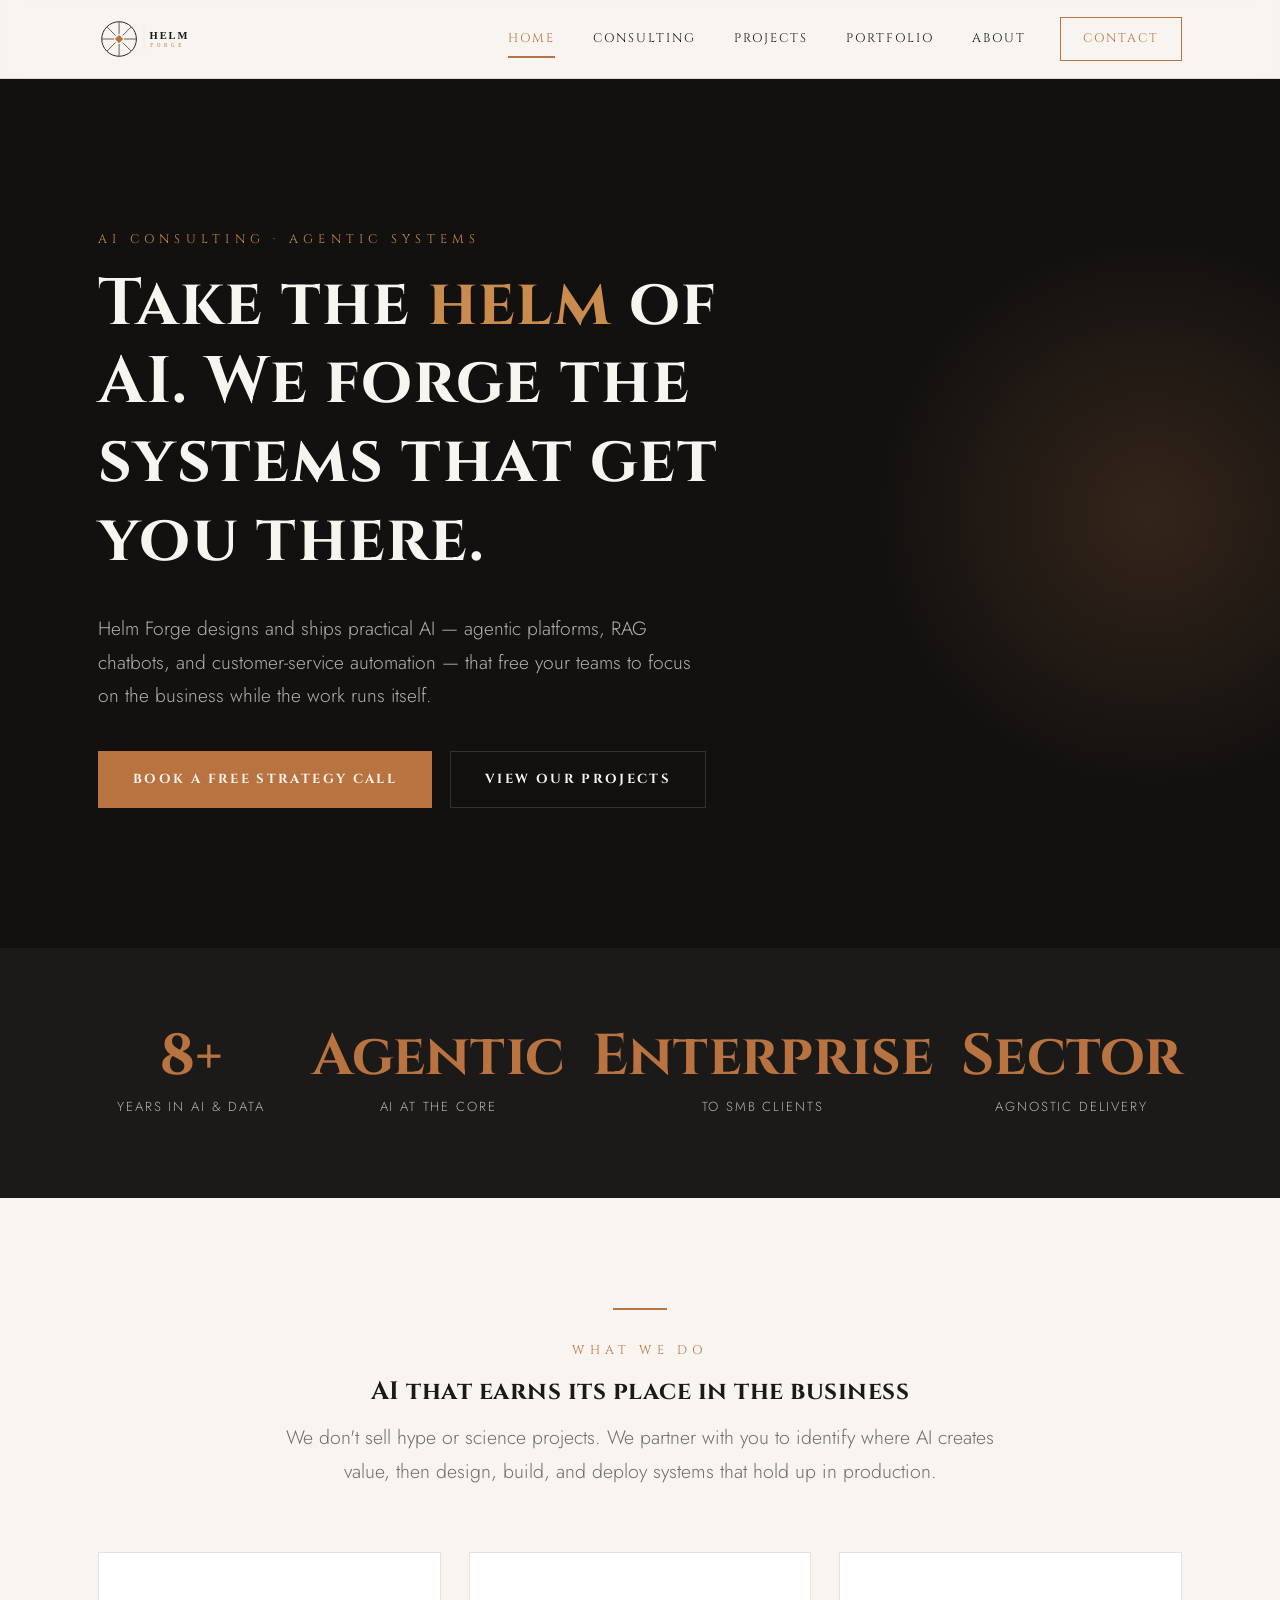
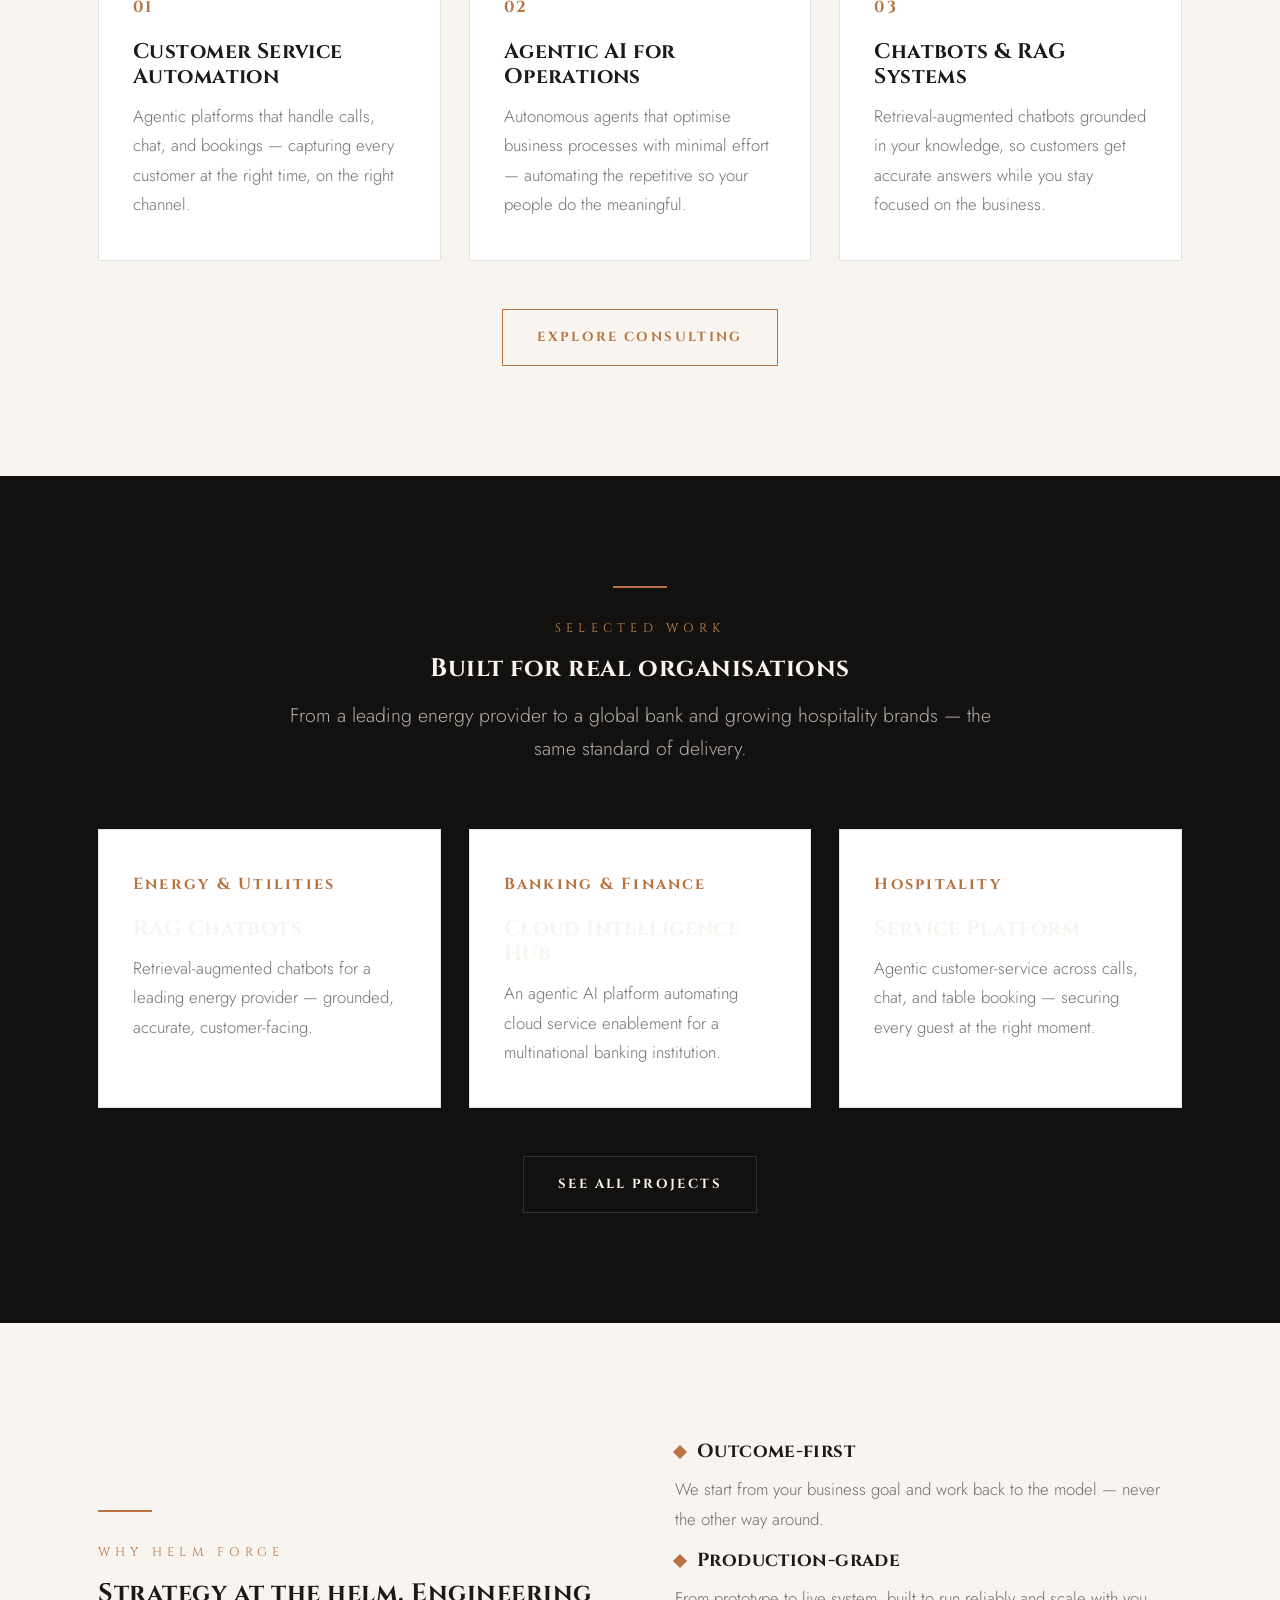
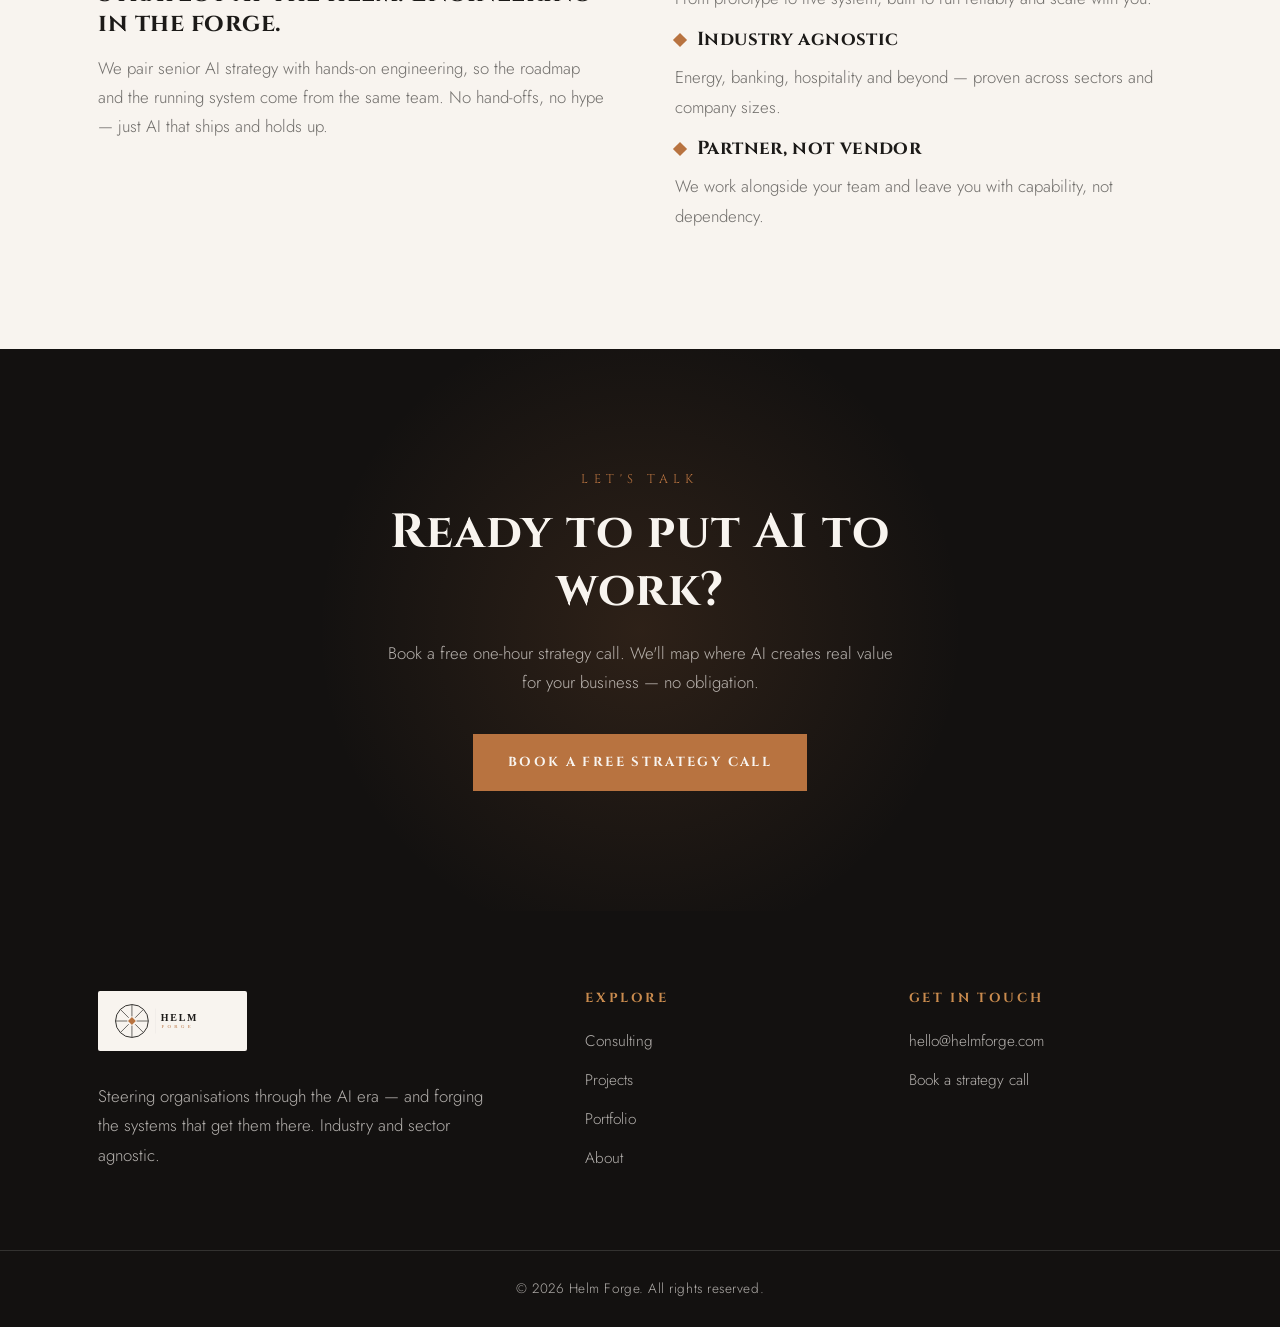
==== commit c727aa20: "company website" ====
--- a/index.html
+++ b/index.html
@@ -3,131 +3,176 @@
 <head>
     <meta charset="UTF-8">
     <meta name="viewport" content="width=device-width, initial-scale=1.0">
-    <title>AI Consultant | Turning AI into Business Growth</title>
-    
-    <!-- Google Fonts -->
-    <link href="https://fonts.googleapis.com/css2?family=Poppins:wght@400;600;700&display=swap" rel="stylesheet">
-    
-    <!-- Bootstrap CDN -->
-    <link href="https://cdn.jsdelivr.net/npm/bootstrap@5.3.3/dist/css/bootstrap.min.css" rel="stylesheet">
-    
-    <!-- Custom Styles -->
+    <title>Helm Forge — AI Consulting for Real Business Outcomes</title>
+    <meta name="description" content="Helm Forge is an AI consulting company. We build agentic AI, RAG chatbots, and customer-service automation that move the business — industry and sector agnostic.">
+
+    <link rel="icon" type="image/svg+xml" href="images/logo.svg">
+    <link rel="preconnect" href="https://fonts.googleapis.com">
+    <link rel="preconnect" href="https://fonts.gstatic.com" crossorigin>
+    <link href="https://fonts.googleapis.com/css2?family=Cinzel:wght@400;500;600;700&family=Jost:wght@300;400;500&display=swap" rel="stylesheet">
     <link rel="stylesheet" href="css/styles.css">
 </head>
 <body>
 
-    <!-- Hero Section -->
+    <header class="site-header">
+        <div class="container header-inner">
+            <a href="index.html" class="brand"><img src="images/logo.svg" alt="Helm Forge" class="brand-logo"></a>
+            <input type="checkbox" id="nav-toggle" class="nav-toggle">
+            <label for="nav-toggle" class="nav-toggle-label" aria-label="Toggle menu"><span></span></label>
+            <nav class="site-nav">
+                <a href="index.html" class="active">Home</a>
+                <a href="consulting.html">Consulting</a>
+                <a href="projects.html">Projects</a>
+                <a href="portfolio.html">Portfolio</a>
+                <a href="about.html">About</a>
+                <a href="contact.html" class="nav-cta">Contact</a>
+            </nav>
+        </div>
+    </header>
+
+    <!-- Hero -->
     <section class="hero">
         <div class="container">
-            <h1>Turning Artificial Intelligence into Measurable Business Growth</h1>
-            <p>Senior Data Scientist & AI Consultant with 8+ years of experience helping startups and mid-sized companies design, deploy, and scale AI solutions that actually work.</p>
-            <a href="#contact" class="btn btn-primary">👉 Book a Free AI Strategy Call</a>
-            <a href="#case-studies" class="btn btn-secondary">📊 View Case Studies</a>
-        </div>
-    </section>
-
-    <!-- Trust & Authority Strip -->
-    <section class="trust-strip">
-        <div class="container">
-            <div class="trust-badges">
-                <span class="badge">✔ 8+ Years in AI & Data Science</span>
-                <span class="badge">✔ AI Lead across Consultancies & Industry</span>
-                <span class="badge">✔ Freelancer & Strategic Advisor</span>
-                <span class="badge">✔ Delivered Production-Ready AI Tools</span>
-            </div>
-            <p>From concept to deployment — no hype, only impact.</p>
-        </div>
-    </section>
-
-    <!-- About Section -->
-    <section id="about" class="section about">
-        <div class="container">
-            <h2 class="text-center mb-5">From Data Science to AI Leadership</h2>
-            <p>I’m a Senior Data Scientist and AI Consultant with over 8 years of experience leading and delivering AI initiatives across multiple industries. I’ve worked with leading firms and consultancies, helping organisations translate complex data into practical, scalable AI solutions.</p>
-            <p>Beyond corporate roles, I work as an independent consultant and freelancer, partnering with startups and small-to-medium businesses to introduce AI in ways that are ethical, cost-effective, and aligned with real business goals.</p>
-            <p>I don’t just build models — I design AI strategies that generate ROI.</p>
-        </div>
-    </section>
-
-    <!-- Services Section -->
-    <section id="services" class="section services">
-        <div class="container">
-            <h2 class="text-center mb-5">How I Help Companies Win with AI</h2>
-            <div class="row">
-                <div class="col-md-6 col-lg-4 mb-4">
-                    <div class="service-card">
-                        <h4>AI Strategy & Roadmapping</h4>
-                        <p>Identify where AI creates value — and where it doesn’t.</p>
-                    </div>
-                </div>
-                <div class="col-md-6 col-lg-4 mb-4">
-                    <div class="service-card">
-                        <h4>Custom AI Solutions</h4>
-                        <p>Chatbots, financial agents, recommendation systems, automation tools.</p>
-                    </div>
-                </div>
-                <div class="col-md-6 col-lg-4 mb-4">
-                    <div class="service-card">
-                        <h4>Data Science & Predictive Analytics</h4>
-                        <p>Forecasting, optimization, and decision intelligence.</p>
-                    </div>
-                </div>
-                <div class="col-md-6 col-lg-4 mb-4">
-                    <div class="service-card">
-                        <h4>AI Integration & Deployment</h4>
-                        <p>From prototype to production systems.</p>
-                    </div>
-                </div>
-                <div class="col-md-6 col-lg-4 mb-4">
-                    <div class="service-card">
-                        <h4>AI Advisory for Founders & Leaders</h4>
-                        <p>Fractional AI leadership and innovation guidance.</p>
-                    </div>
-                </div>
-            </div>
-            <div class="text-center mt-5">
-                <a href="#contact" class="btn btn-primary">🔍 Discuss Your Use Case</a>
+            <span class="eyebrow">AI Consulting &middot; Agentic Systems</span>
+            <h1>Take the <span class="accent">helm</span> of AI. We forge the systems that get you there.</h1>
+            <p>Helm Forge designs and ships practical AI — agentic platforms, RAG chatbots, and customer-service automation — that free your teams to focus on the business while the work runs itself.</p>
+            <div class="btn-row">
+                <a href="contact.html" class="btn btn-primary">Book a Free Strategy Call</a>
+                <a href="projects.html" class="btn btn-ghost-light">View Our Projects</a>
             </div>
         </div>
     </section>
 
-    <!-- Proof of Work Section -->
-    <section id="case-studies" class="section proof">
+    <!-- Stats -->
+    <section class="section--tight bg-ink2">
         <div class="container">
-            <h2 class="text-center mb-5">Real AI Solutions, Real Results</h2>
-            <ul class="case-list">
-                <li>Built an AI Chatbot to automate customer support and reduce operational load</li>
-                <li>Designed an AI Financial Agent for data-driven decision making</li>
-                <li>Delivered custom AI tools improving efficiency and insights across industries</li>
-            </ul>
-            <div class="text-center mt-5">
-                <a href="#case-studies" class="btn btn-primary">📈 See Full Case Studies</a>
+            <div class="grid grid-4">
+                <div class="stat"><div class="figure">8+</div><div class="label">Years in AI &amp; Data</div></div>
+                <div class="stat"><div class="figure">Agentic</div><div class="label">AI at the Core</div></div>
+                <div class="stat"><div class="figure">Enterprise</div><div class="label">to SMB Clients</div></div>
+                <div class="stat"><div class="figure">Sector</div><div class="label">Agnostic Delivery</div></div>
             </div>
         </div>
     </section>
 
-    <!-- Process Section -->
-    <section id="process" class="section process">
+    <!-- Intro -->
+    <section class="section">
         <div class="container">
-            <h2 class="text-center mb-5">A Simple, Proven AI Delivery Process</h2>
-            <ol class="process-steps">
-                <li>Discovery & Business Understanding</li>
-                <li>AI Feasibility & Data Assessment</li>
-                <li>Solution Design & Prototyping</li>
-                <li>Deployment & Integration</li>
-                <li>Monitoring, Optimization & Scaling</li>
-            </ol>
+            <div class="section-head center">
+                <hr class="divider">
+                <span class="eyebrow">What We Do</span>
+                <h2>AI that earns its place in the business</h2>
+                <p class="lead muted">We don't sell hype or science projects. We partner with you to identify where AI creates value, then design, build, and deploy systems that hold up in production.</p>
+            </div>
+            <div class="grid grid-3">
+                <div class="card">
+                    <span class="num">01</span>
+                    <h3>Customer Service Automation</h3>
+                    <p>Agentic platforms that handle calls, chat, and bookings — capturing every customer at the right time, on the right channel.</p>
+                </div>
+                <div class="card">
+                    <span class="num">02</span>
+                    <h3>Agentic AI for Operations</h3>
+                    <p>Autonomous agents that optimise business processes with minimal effort — automating the repetitive so your people do the meaningful.</p>
+                </div>
+                <div class="card">
+                    <span class="num">03</span>
+                    <h3>Chatbots &amp; RAG Systems</h3>
+                    <p>Retrieval-augmented chatbots grounded in your knowledge, so customers get accurate answers while you stay focused on the business.</p>
+                </div>
+            </div>
+            <div class="text-center" style="margin-top:48px;">
+                <a href="consulting.html" class="btn btn-outline">Explore Consulting</a>
+            </div>
         </div>
     </section>
 
-    <!-- Final CTA -->
-    <section id="contact" class="cta-final">
+    <!-- Featured work -->
+    <section class="section bg-dark">
         <div class="container">
-            <h2>Ready to Turn AI into a Competitive Advantage?</h2>
-            <a href="#contact" class="btn btn-primary mt-4">🚀 Book a Free Consultation</a>
+            <div class="section-head center">
+                <hr class="divider">
+                <span class="eyebrow">Selected Work</span>
+                <h2>Built for real organisations</h2>
+                <p class="lead">From a leading energy provider to a global bank and growing hospitality brands — the same standard of delivery.</p>
+            </div>
+            <div class="grid grid-3">
+                <div class="card">
+                    <span class="num">Energy &amp; Utilities</span>
+                    <h3>RAG Chatbots</h3>
+                    <p>Retrieval-augmented chatbots for a leading energy provider — grounded, accurate, customer-facing.</p>
+                </div>
+                <div class="card">
+                    <span class="num">Banking &amp; Finance</span>
+                    <h3>Cloud Intelligence Hub</h3>
+                    <p>An agentic AI platform automating cloud service enablement for a multinational banking institution.</p>
+                </div>
+                <div class="card">
+                    <span class="num">Hospitality</span>
+                    <h3>Service Platform</h3>
+                    <p>Agentic customer-service across calls, chat, and table booking — securing every guest at the right moment.</p>
+                </div>
+            </div>
+            <div class="text-center" style="margin-top:48px;">
+                <a href="projects.html" class="btn btn-ghost-light">See All Projects</a>
+            </div>
         </div>
     </section>
 
-    <script src="https://cdn.jsdelivr.net/npm/bootstrap@5.3.3/dist/js/bootstrap.bundle.min.js"></script>
+    <!-- Why us -->
+    <section class="section">
+        <div class="container">
+            <div class="split">
+                <div>
+                    <hr class="divider">
+                    <span class="eyebrow">Why Helm Forge</span>
+                    <h2>Strategy at the helm. Engineering in the forge.</h2>
+                    <p class="muted">We pair senior AI strategy with hands-on engineering, so the roadmap and the running system come from the same team. No hand-offs, no hype — just AI that ships and holds up.</p>
+                </div>
+                <div>
+                    <div class="feature"><h3>Outcome-first</h3><p>We start from your business goal and work back to the model — never the other way around.</p></div>
+                    <div class="feature"><h3>Production-grade</h3><p>From prototype to live system, built to run reliably and scale with you.</p></div>
+                    <div class="feature"><h3>Industry agnostic</h3><p>Energy, banking, hospitality and beyond — proven across sectors and company sizes.</p></div>
+                    <div class="feature"><h3>Partner, not vendor</h3><p>We work alongside your team and leave you with capability, not dependency.</p></div>
+                </div>
+            </div>
+        </div>
+    </section>
+
+    <!-- CTA -->
+    <section class="cta-band">
+        <div class="container">
+            <span class="eyebrow">Let's Talk</span>
+            <h2>Ready to put AI to work?</h2>
+            <p>Book a free one-hour strategy call. We'll map where AI creates real value for your business — no obligation.</p>
+            <a href="contact.html" class="btn btn-primary">Book a Free Strategy Call</a>
+        </div>
+    </section>
+
+    <!-- Footer -->
+    <footer class="site-footer">
+        <div class="container">
+            <div class="footer-grid">
+                <div>
+                    <div class="footer-logo-wrap"><img src="images/logo.svg" alt="Helm Forge" class="footer-logo"></div>
+                    <p class="tagline">Steering organisations through the AI era — and forging the systems that get them there. Industry and sector agnostic.</p>
+                </div>
+                <div class="footer-col">
+                    <h4>Explore</h4>
+                    <a href="consulting.html">Consulting</a>
+                    <a href="projects.html">Projects</a>
+                    <a href="portfolio.html">Portfolio</a>
+                    <a href="about.html">About</a>
+                </div>
+                <div class="footer-col">
+                    <h4>Get in touch</h4>
+                    <a href="mailto:hello@helmforge.com">hello@helmforge.com</a>
+                    <a href="contact.html">Book a strategy call</a>
+                </div>
+            </div>
+        </div>
+        <div class="footer-bottom">&copy; 2026 Helm Forge. All rights reserved.</div>
+    </footer>
+
 </body>
-</html>+</html>
--- a/css/styles.css
+++ b/css/styles.css
@@ -1,189 +1,454 @@
+/* =============================================================
+   Helm Forge — AI Consulting
+   Minimalist brand stylesheet
+   Palette:
+     --ink     #131110  deepest black
+     --ink-2   #1C1A18  near-black (primary dark)
+     --copper  #B87340  primary accent
+     --copper-2 #C98B4E lighter accent / hover
+     --cream   #F8F4EF  light surface
+   Type: Cinzel (display) + Jost (body)
+   ============================================================= */
+
+:root {
+    --ink:       #131110;
+    --ink-2:     #1C1A18;
+    --copper:    #B87340;
+    --copper-2:  #C98B4E;
+    --cream:     #F8F4EF;
+
+    --line:      rgba(28, 26, 24, 0.12);
+    --line-dark: rgba(248, 244, 239, 0.14);
+    --muted:     rgba(28, 26, 24, 0.62);
+    --muted-light: rgba(248, 244, 239, 0.70);
+
+    --maxw: 1140px;
+    --display: 'Cinzel', Georgia, 'Times New Roman', serif;
+    --body: 'Jost', -apple-system, BlinkMacSystemFont, 'Segoe UI', sans-serif;
+}
+
+*,
+*::before,
+*::after { box-sizing: border-box; }
+
+html { scroll-behavior: smooth; }
+
 body {
-    font-family: 'Poppins', sans-serif;
-    background-color: #f8f9fa;
-    color: #333;
     margin: 0;
-    padding: 0;
+    font-family: var(--body);
+    font-weight: 300;
+    font-size: 1.05rem;
+    line-height: 1.75;
+    color: var(--ink-2);
+    background-color: var(--cream);
+    -webkit-font-smoothing: antialiased;
     overflow-x: hidden;
 }
 
+img { max-width: 100%; display: block; }
+
+a { color: var(--copper); text-decoration: none; transition: color .25s ease; }
+a:hover { color: var(--copper-2); }
+
+h1, h2, h3, h4 {
+    font-family: var(--display);
+    font-weight: 700;
+    line-height: 1.2;
+    letter-spacing: .02em;
+    margin: 0 0 .6em;
+    color: var(--ink-2);
+}
+
+p { margin: 0 0 1.2em; }
+
+.container {
+    width: 100%;
+    max-width: var(--maxw);
+    margin: 0 auto;
+    padding: 0 28px;
+}
+
+/* ---------- Reusable bits ---------- */
+
+.eyebrow {
+    font-family: var(--display);
+    font-weight: 400;
+    font-size: .78rem;
+    letter-spacing: .42em;
+    text-transform: uppercase;
+    color: var(--copper);
+    margin: 0 0 1.1em;
+    display: block;
+}
+
+.lead { font-size: 1.22rem; line-height: 1.7; }
+
+.section { padding: 110px 0; }
+.section--tight { padding: 80px 0; }
+
+.section-head { max-width: 720px; margin: 0 0 64px; }
+.section-head.center { margin-left: auto; margin-right: auto; text-align: center; }
+
+.divider {
+    width: 54px; height: 2px; border: 0;
+    background: var(--copper); margin: 0 0 30px;
+}
+.center .divider { margin-left: auto; margin-right: auto; }
+
+.btn {
+    display: inline-block;
+    font-family: var(--display);
+    font-size: .82rem;
+    font-weight: 700;
+    letter-spacing: .18em;
+    text-transform: uppercase;
+    padding: 16px 34px;
+    border: 1.5px solid var(--copper);
+    transition: all .28s ease;
+    cursor: pointer;
+}
+.btn-primary { background: var(--copper); color: var(--cream); }
+.btn-primary:hover { background: var(--copper-2); border-color: var(--copper-2); color: var(--ink); }
+.btn-outline { background: transparent; color: var(--copper); }
+.btn-outline:hover { background: var(--copper); color: var(--cream); }
+.btn-ghost-light { background: transparent; color: var(--cream); border-color: var(--line-dark); }
+.btn-ghost-light:hover { border-color: var(--copper); color: var(--copper-2); }
+
+.btn-row { display: flex; flex-wrap: wrap; gap: 18px; }
+.center .btn-row { justify-content: center; }
+
+/* ---------- Header / Nav ---------- */
+
+.site-header {
+    position: sticky; top: 0; z-index: 50;
+    background: rgba(248, 244, 239, 0.88);
+    backdrop-filter: blur(10px);
+    border-bottom: 1px solid var(--line);
+}
+.header-inner {
+    display: flex; align-items: center; justify-content: space-between;
+    min-height: 78px;
+}
+.brand { display: flex; align-items: center; }
+.brand-logo { height: 42px; width: auto; }
+
+.site-nav { display: flex; align-items: center; gap: 6px; }
+.site-nav a {
+    font-family: var(--display);
+    font-size: .78rem;
+    font-weight: 400;
+    letter-spacing: .16em;
+    text-transform: uppercase;
+    color: var(--ink-2);
+    padding: 10px 16px;
+    position: relative;
+}
+.site-nav a:hover { color: var(--copper); }
+.site-nav a.active { color: var(--copper); }
+.site-nav a.active::after {
+    content: ''; position: absolute; left: 16px; right: 16px; bottom: 2px;
+    height: 1.5px; background: var(--copper);
+}
+.site-nav a.nav-cta {
+    border: 1.5px solid var(--copper); color: var(--copper);
+    margin-left: 12px; padding: 10px 22px;
+}
+.site-nav a.nav-cta:hover { background: var(--copper); color: var(--cream); }
+
+/* CSS-only mobile menu */
+.nav-toggle { display: none; }
+.nav-toggle-label { display: none; cursor: pointer; padding: 10px; }
+.nav-toggle-label span,
+.nav-toggle-label span::before,
+.nav-toggle-label span::after {
+    content: ''; display: block; width: 26px; height: 2px;
+    background: var(--ink-2); transition: all .3s ease;
+}
+.nav-toggle-label span::before { transform: translateY(-8px); }
+.nav-toggle-label span::after { transform: translateY(6px); }
+
+/* ---------- Hero ---------- */
+
 .hero {
-    background: linear-gradient(135deg, #6a11cb 0%, #2575fc 100%);
-    color: white;
-    padding: 160px 20px 140px;
-    text-align: center;
+    background: var(--ink);
+    color: var(--cream);
+    padding: 150px 0 140px;
     position: relative;
     overflow: hidden;
 }
-
-.hero::before {
-    content: '';
-    position: absolute;
-    top: -50%;
-    left: -50%;
-    width: 200%;
-    height: 200%;
-    background: radial-gradient(circle, rgba(255,255,255,0.2) 0%, transparent 70%);
-    animation: pulse 8s infinite;
-}
-
-@keyframes pulse {
-    0% { transform: scale(1); opacity: 0.8; }
-    100% { transform: scale(1.5); opacity: 0; }
-}
-
+.hero::after {
+    content: ''; position: absolute; right: -180px; top: 50%;
+    transform: translateY(-50%);
+    width: 620px; height: 620px; border-radius: 50%;
+    background: radial-gradient(circle, rgba(184,115,64,0.20) 0%, transparent 62%);
+    pointer-events: none;
+}
+.hero .container { position: relative; z-index: 1; }
+.hero .eyebrow { color: var(--copper-2); }
 .hero h1 {
-    font-size: 3.2rem;
-    font-weight: 700;
-    margin-bottom: 20px;
-}
-
-.hero p {
-    font-size: 1.4rem;
-    max-width: 800px;
-    margin: 0 auto 40px;
-}
-
-.btn-primary {
-    background-color: #2575fc;
-    border: none;
-    padding: 15px 32px;
-    font-size: 1.2rem;
-    border-radius: 50px;
-    transition: all 0.3s ease;
-}
-
-.btn-primary:hover {
-    transform: translateY(-3px);
-    box-shadow: 0 8px 20px rgba(37, 117, 252, 0.4);
-}
-
-.btn-secondary {
-    background-color: transparent;
-    border: 2px solid white;
-    color: white;
-    padding: 15px 32px;
-    font-size: 1.2rem;
-    border-radius: 50px;
-    transition: all 0.3s ease;
-}
-
-.btn-secondary:hover {
-    background-color: rgba(255,255,255,0.15);
-    transform: translateY(-3px);
-}
-
-.trust-strip {
-    background-color: #fff;
-    padding: 50px 20px;
+    color: var(--cream);
+    font-size: clamp(2.4rem, 5.4vw, 4.1rem);
+    max-width: 16ch;
+    margin-bottom: .5em;
+}
+.hero h1 .accent { color: var(--copper-2); }
+.hero p { color: var(--muted-light); max-width: 56ch; font-size: 1.2rem; }
+.hero .btn-row { margin-top: 38px; }
+
+/* ---------- Page banner (sub-pages) ---------- */
+
+.page-banner {
+    background: var(--ink-2); color: var(--cream);
+    padding: 110px 0 90px; text-align: center;
+    position: relative; overflow: hidden;
+}
+.page-banner::after {
+    content: ''; position: absolute; left: 50%; bottom: -260px;
+    transform: translateX(-50%);
+    width: 700px; height: 480px; border-radius: 50%;
+    background: radial-gradient(circle, rgba(184,115,64,0.16) 0%, transparent 60%);
+}
+.page-banner .container { position: relative; z-index: 1; }
+.page-banner .eyebrow { color: var(--copper-2); }
+.page-banner h1 { color: var(--cream); font-size: clamp(2.1rem, 4.5vw, 3.2rem); }
+.page-banner p { color: var(--muted-light); max-width: 60ch; margin: 0 auto; }
+
+/* ---------- Surfaces ---------- */
+
+.bg-dark { background: var(--ink); color: var(--cream); }
+.bg-dark h1, .bg-dark h2, .bg-dark h3, .bg-dark h4 { color: var(--cream); }
+.bg-dark p { color: var(--muted-light); }
+.bg-dark .eyebrow { color: var(--copper-2); }
+
+.bg-ink2 { background: var(--ink-2); color: var(--cream); }
+.bg-ink2 h2, .bg-ink2 h3 { color: var(--cream); }
+.bg-ink2 p { color: var(--muted-light); }
+
+/* ---------- Grid ---------- */
+
+.grid { display: grid; gap: 28px; }
+.grid-2 { grid-template-columns: repeat(2, 1fr); }
+.grid-3 { grid-template-columns: repeat(3, 1fr); }
+.grid-4 { grid-template-columns: repeat(4, 1fr); }
+
+/* ---------- Cards ---------- */
+
+.card {
+    background: #fff;
+    border: 1px solid var(--line);
+    padding: 40px 34px;
+    transition: transform .3s ease, box-shadow .3s ease, border-color .3s ease;
+}
+.card:hover {
+    transform: translateY(-6px);
+    box-shadow: 0 18px 40px rgba(19,17,16,0.08);
+    border-color: rgba(184,115,64,0.5);
+}
+.card .num {
+    font-family: var(--display); font-weight: 700;
+    color: var(--copper); font-size: 1rem; letter-spacing: .14em;
+    display: block; margin-bottom: 18px;
+}
+.card h3 { font-size: 1.32rem; }
+.card p { margin-bottom: 0; color: var(--muted); }
+.card p:last-child { margin-bottom: 0; }
+
+/* Stat */
+.stat { text-align: center; }
+.stat .figure {
+    font-family: var(--display); font-weight: 700;
+    font-size: clamp(2.6rem, 5vw, 3.6rem);
+    color: var(--copper); line-height: 1; margin-bottom: 10px;
+}
+.stat .label {
+    font-size: .82rem; letter-spacing: .14em; text-transform: uppercase;
+    color: var(--muted-light);
+}
+
+/* ---------- Project rows ---------- */
+
+.project {
+    display: grid; grid-template-columns: 1fr 1.4fr; gap: 60px;
+    align-items: center; padding: 70px 0; border-top: 1px solid var(--line);
+}
+.project:last-child { border-bottom: 1px solid var(--line); }
+.project .tag {
+    font-family: var(--display); font-size: .72rem; letter-spacing: .22em;
+    text-transform: uppercase; color: var(--copper);
+    display: inline-block; margin-bottom: 16px;
+    border: 1px solid var(--line); padding: 6px 14px;
+}
+.project h3 { font-size: 1.7rem; }
+.project .client {
+    font-size: .9rem; letter-spacing: .1em; text-transform: uppercase;
+    color: var(--muted); margin-bottom: 22px;
+}
+.project ul { list-style: none; padding: 0; margin: 22px 0 0; }
+.project ul li {
+    position: relative; padding-left: 26px; margin-bottom: 12px;
+    color: var(--muted); font-size: .98rem;
+}
+.project ul li::before {
+    content: ''; position: absolute; left: 0; top: 11px;
+    width: 9px; height: 9px; background: var(--copper);
+    transform: rotate(45deg);
+}
+.project .visual {
+    aspect-ratio: 4/3; background: var(--ink-2);
+    display: flex; align-items: center; justify-content: center;
+    position: relative; overflow: hidden;
+}
+.project .visual::after {
+    content: ''; position: absolute; width: 280px; height: 280px;
+    border-radius: 50%;
+    background: radial-gradient(circle, rgba(184,115,64,0.28) 0%, transparent 65%);
+}
+.project .visual .glyph {
+    font-family: var(--display); font-weight: 700; font-size: 2rem;
+    letter-spacing: .12em; color: var(--cream); position: relative; z-index: 1;
     text-align: center;
-    box-shadow: 0 4px 12px rgba(0,0,0,0.08);
-}
-
-.trust-badges {
-    display: flex;
-    justify-content: center;
-    flex-wrap: wrap;
-    gap: 20px;
-    margin-bottom: 25px;
-}
-
-.badge {
-    background-color: #e9ecef;
-    padding: 12px 24px;
-    border-radius: 50px;
-    font-weight: 600;
-    font-size: 1rem;
-    white-space: nowrap;
-}
-
-.section {
-    padding: 100px 20px;
-}
-
-.about, .proof {
-    background-color: #f8f9fa;
-}
-
-.services, .process {
-    background-color: #fff;
-}
-
-.service-card {
-    background: white;
-    border-radius: 12px;
-    padding: 30px;
-    height: 100%;
-    box-shadow: 0 4px 15px rgba(0,0,0,0.05);
-    transition: all 0.3s ease;
-}
-
-.service-card:hover {
-    transform: translateY(-10px);
-    box-shadow: 0 15px 30px rgba(0,0,0,0.12);
-}
-
-.service-card h4 {
-    color: #2575fc;
-    margin-bottom: 15px;
-}
-
-.case-list {
-    font-size: 1.2rem;
-    max-width: 800px;
-    margin: 0 auto;
-    padding-left: 20px;
-}
-
-.process-steps {
-    font-size: 1.3rem;
-    max-width: 700px;
-    margin: 40px auto 0;
-    counter-reset: step;
-}
-
-.process-steps li {
-    position: relative;
-    padding-left: 60px;
-    margin-bottom: 30px;
-    list-style: none;
-}
-
-.process-steps li::before {
-    content: counter(step);
-    counter-increment: step;
-    position: absolute;
-    left: 0;
-    top: 0;
-    background: #2575fc;
-    color: white;
-    width: 40px;
-    height: 40px;
-    border-radius: 50%;
-    display: flex;
-    align-items: center;
-    justify-content: center;
-    font-weight: bold;
-}
-
-.cta-final {
-    background: linear-gradient(135deg, #2575fc 0%, #6a11cb 100%);
-    color: white;
-    text-align: center;
-    padding: 120px 20px;
-}
-
-.cta-final h2 {
-    font-size: 2.8rem;
-    margin-bottom: 20px;
-}
-
-.cta-final .btn-primary {
-    background-color: white;
-    color: #2575fc;
-    font-weight: 600;
-}
-
-.cta-final .btn-primary:hover {
-    background-color: #f8f9fa;
-}+}
+.project .visual .glyph small {
+    display: block; font-size: .72rem; letter-spacing: .3em;
+    color: var(--copper-2); margin-top: 10px; font-weight: 400;
+}
+.project--flip .visual { order: -1; }
+
+/* status pill */
+.pill {
+    display: inline-block; font-family: var(--body); font-weight: 400;
+    font-size: .72rem; letter-spacing: .12em; text-transform: uppercase;
+    color: var(--copper-2); border: 1px solid rgba(184,115,64,0.4);
+    border-radius: 40px; padding: 3px 12px; margin-left: 10px;
+}
+
+/* ---------- Value / icon list ---------- */
+
+.feature { padding: 8px 0; }
+.feature h3 { font-size: 1.18rem; display: flex; align-items: baseline; gap: 12px; }
+.feature h3::before {
+    content: ''; width: 10px; height: 10px; background: var(--copper);
+    transform: rotate(45deg); flex: 0 0 auto;
+}
+.feature p { color: var(--muted); margin-bottom: 0; }
+
+/* checklist */
+.checklist { list-style: none; padding: 0; margin: 0; }
+.checklist li {
+    position: relative; padding-left: 30px; margin-bottom: 16px;
+    color: var(--muted-light);
+}
+.checklist li::before {
+    content: ''; position: absolute; left: 0; top: 10px;
+    width: 10px; height: 10px; background: var(--copper); transform: rotate(45deg);
+}
+/* checklist on light surfaces */
+.checklist li.muted { color: var(--muted); }
+
+/* split layout */
+.split { display: grid; grid-template-columns: 1fr 1fr; gap: 70px; align-items: center; }
+
+/* ---------- CTA band ---------- */
+
+.cta-band {
+    background: var(--ink); color: var(--cream);
+    text-align: center; padding: 120px 0; position: relative; overflow: hidden;
+}
+.cta-band::after {
+    content: ''; position: absolute; left: 50%; top: 50%;
+    transform: translate(-50%,-50%);
+    width: 760px; height: 760px; border-radius: 50%;
+    background: radial-gradient(circle, rgba(184,115,64,0.16) 0%, transparent 60%);
+}
+.cta-band .container { position: relative; z-index: 1; }
+.cta-band h2 { color: var(--cream); font-size: clamp(2rem, 4.4vw, 3rem); max-width: 18ch; margin: 0 auto .4em; }
+.cta-band p { color: var(--muted-light); max-width: 52ch; margin: 0 auto 36px; }
+
+/* ---------- Contact ---------- */
+
+.contact-card {
+    background: #fff; border: 1px solid var(--line);
+    padding: 56px 48px; text-align: center;
+}
+.contact-card .big-email {
+    font-family: var(--display); font-weight: 700;
+    font-size: clamp(1.3rem, 3vw, 2rem); color: var(--ink-2);
+    word-break: break-word;
+}
+.contact-card .big-email:hover { color: var(--copper); }
+
+.info-row { display: flex; gap: 12px; align-items: baseline; margin-bottom: 14px; }
+.info-row .k {
+    font-family: var(--display); font-size: .74rem; letter-spacing: .18em;
+    text-transform: uppercase; color: var(--copper); flex: 0 0 130px;
+}
+.info-row .v { color: var(--muted); }
+
+/* ---------- Footer ---------- */
+
+.site-footer { background: var(--ink); color: var(--cream); padding: 80px 0 0; }
+.footer-grid {
+    display: grid; grid-template-columns: 1.6fr 1fr 1fr; gap: 50px;
+    padding-bottom: 60px;
+}
+.footer-logo { height: 50px; margin-bottom: 22px; filter: brightness(0) invert(1) sepia(0); }
+.site-footer .tagline { color: var(--muted-light); max-width: 40ch; }
+.footer-col h4 {
+    font-size: .82rem; letter-spacing: .2em; text-transform: uppercase;
+    color: var(--copper-2); margin-bottom: 22px;
+}
+.footer-col a, .footer-col p { display: block; color: var(--muted-light); margin-bottom: 12px; font-size: .96rem; }
+.footer-col a:hover { color: var(--copper-2); }
+.footer-bottom {
+    border-top: 1px solid var(--line-dark);
+    padding: 26px 0; text-align: center;
+    color: var(--muted-light); font-size: .85rem; letter-spacing: .04em;
+}
+
+/* ---------- Logo recolor for dark footer ---------- */
+/* The SVG uses dark ink strokes; on dark footer we swap in a light version via CSS mask fallback.
+   Simpler: show logo on a subtle plate. */
+.footer-logo-wrap {
+    display: inline-block; background: var(--cream);
+    padding: 10px 14px; margin-bottom: 22px; border-radius: 2px;
+}
+.footer-logo-wrap .footer-logo { height: 40px; margin: 0; filter: none; }
+
+/* ---------- Utilities ---------- */
+.text-center { text-align: center; }
+.mt-0 { margin-top: 0; }
+.mb-0 { margin-bottom: 0; }
+.muted { color: var(--muted); }
+
+/* ---------- Responsive ---------- */
+
+@media (max-width: 900px) {
+    .grid-3, .grid-4 { grid-template-columns: repeat(2, 1fr); }
+    .split, .project, .project--flip { grid-template-columns: 1fr; gap: 34px; }
+    .project--flip .visual { order: 0; }
+    .footer-grid { grid-template-columns: 1fr 1fr; }
+
+    /* mobile nav */
+    .nav-toggle-label { display: block; }
+    .site-nav {
+        position: absolute; top: 100%; left: 0; right: 0;
+        flex-direction: column; align-items: stretch; gap: 0;
+        background: var(--cream); border-bottom: 1px solid var(--line);
+        max-height: 0; overflow: hidden; transition: max-height .35s ease;
+    }
+    .nav-toggle:checked ~ .site-nav { max-height: 460px; }
+    .site-nav a { padding: 16px 28px; border-top: 1px solid var(--line); }
+    .site-nav a.active::after { display: none; }
+    .site-nav a.nav-cta { margin: 0; border: 0; border-top: 1px solid var(--line); color: var(--copper); }
+    .nav-toggle:checked ~ .nav-toggle-label span { background: transparent; }
+    .nav-toggle:checked ~ .nav-toggle-label span::before { transform: rotate(45deg); }
+    .nav-toggle:checked ~ .nav-toggle-label span::after { transform: rotate(-45deg); }
+}
+
+@media (max-width: 580px) {
+    .section { padding: 76px 0; }
+    .grid-2, .grid-3, .grid-4 { grid-template-columns: 1fr; }
+    .footer-grid { grid-template-columns: 1fr; gap: 36px; }
+    .hero { padding: 110px 0 100px; }
+    .contact-card { padding: 40px 26px; }
+}
